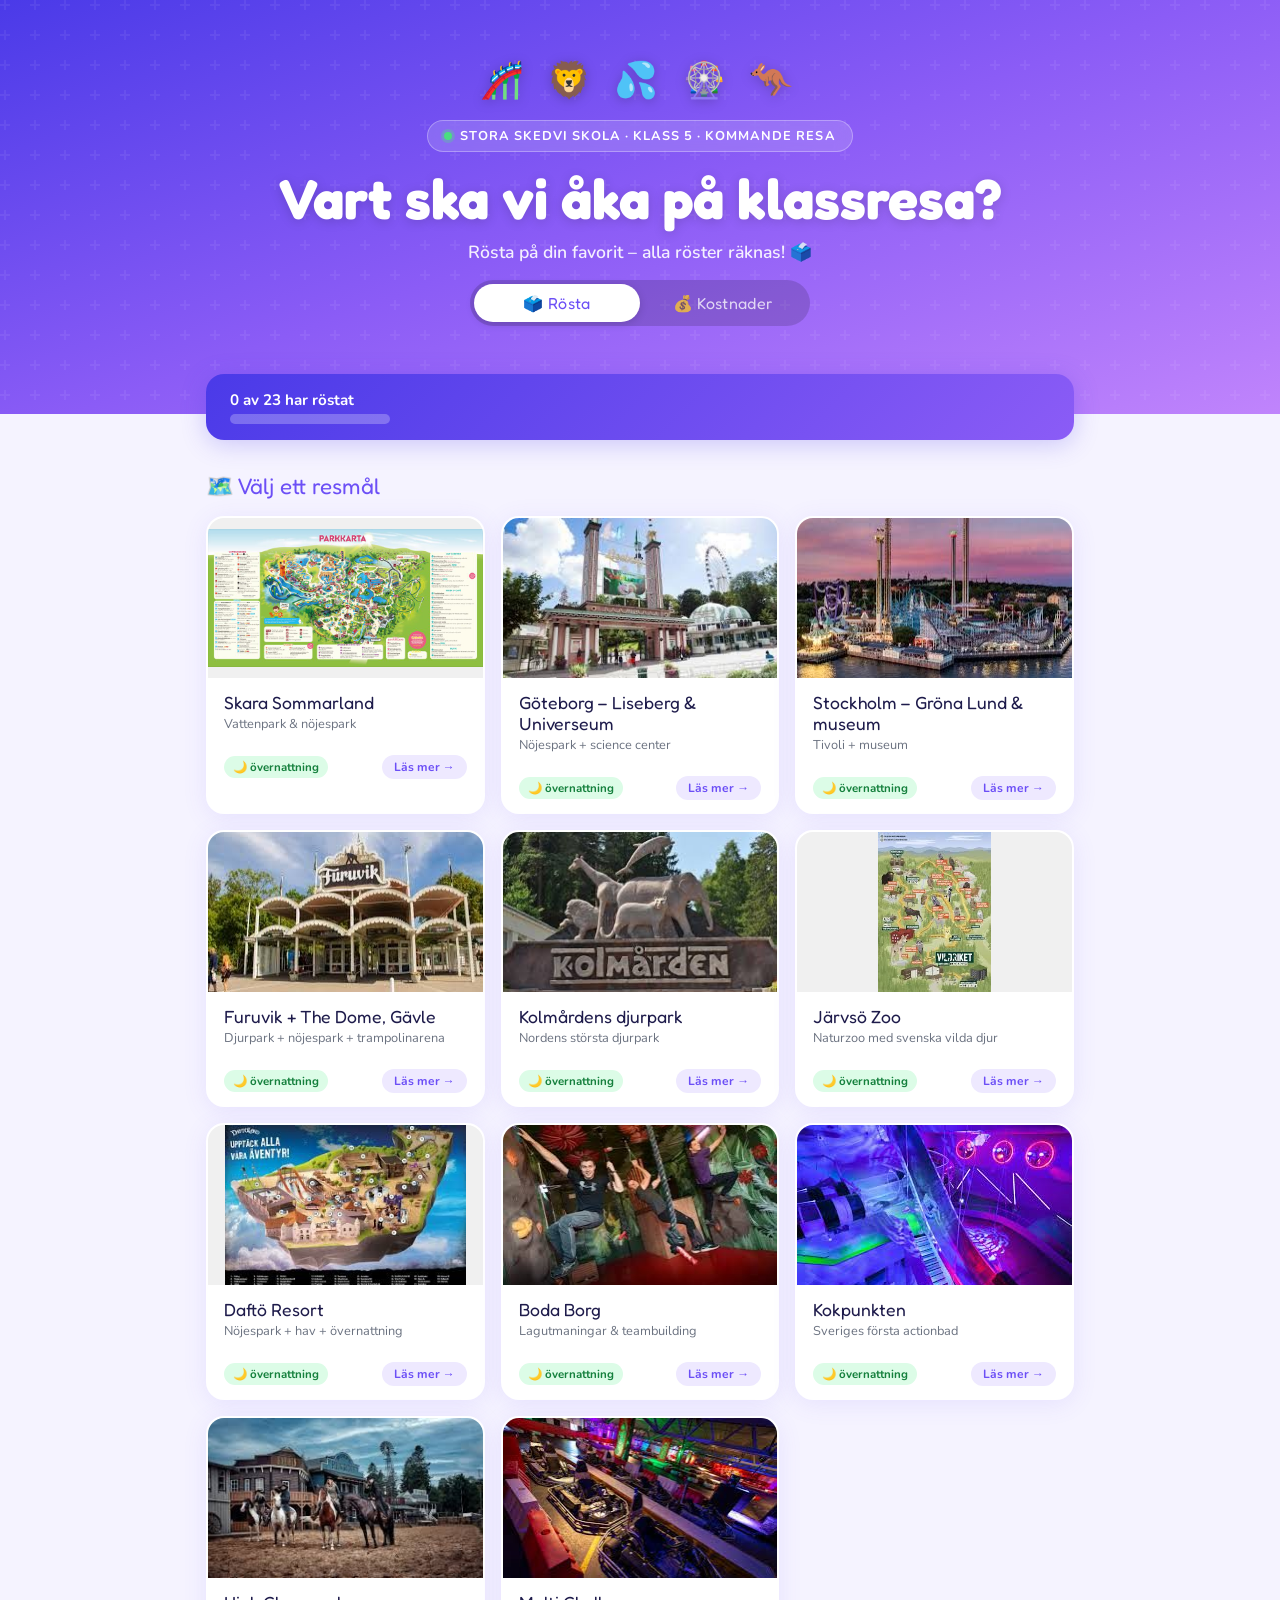
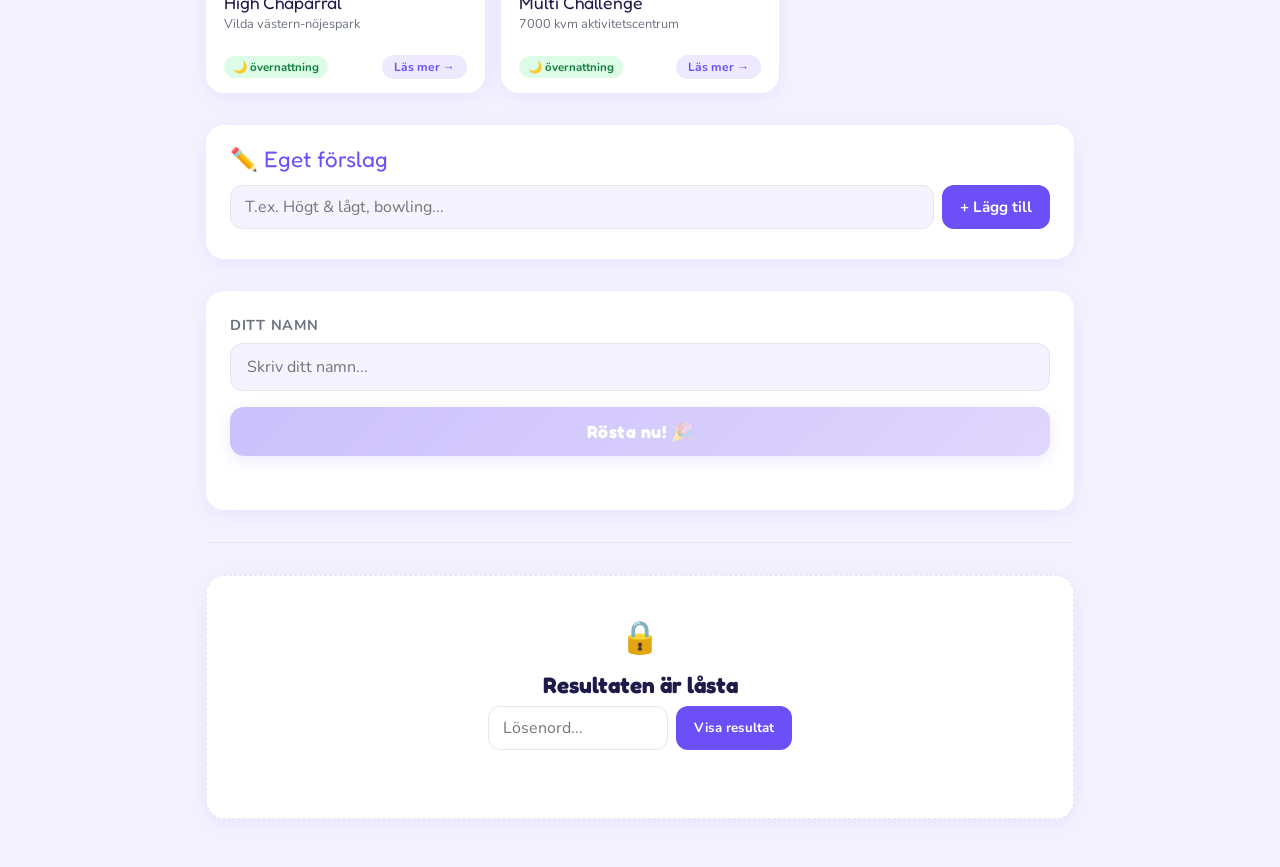
==== index.html @ 12bfb0be "Rename klassresa (4).html to index.html" ====
<!DOCTYPE html>
<html lang="sv">
<head>
<meta charset="UTF-8">
<meta name="viewport" content="width=device-width, initial-scale=1.0">
<title>Klassresa 6an – Rösta!</title>
<link href="https://fonts.googleapis.com/css2?family=Fredoka+One&family=Nunito:wght@400;600;700&display=swap" rel="stylesheet">
<style>
  :root {
    --purple: #6C4FF6;
    --purple-light: #EEE9FF;
    --green: #22C55E;
    --green-light: #DCFCE7;
    --bg: #F5F3FF;
    --card: #FFFFFF;
    --text: #1E1B4B;
    --muted: #6B7280;
    --border: #E5E7EB;
    --radius: 18px;
    --shadow: 0 4px 24px rgba(108,79,246,0.10);
  }
  * { box-sizing: border-box; margin: 0; padding: 0; }
  body { font-family: "Nunito", sans-serif; background: var(--bg); color: var(--text); min-height: 100vh; }

  .hero {
    background: linear-gradient(160deg, #4A3AE8 0%, #8B5CF6 50%, #C084FC 100%);
    padding: 3.5rem 1rem 5.5rem; text-align: center; position: relative; overflow: hidden;
  }
  .hero::before {
    content:""; position:absolute; inset:0;
    background:url("data:image/svg+xml,%3Csvg width='60' height='60' viewBox='0 0 60 60' xmlns='http://www.w3.org/2000/svg'%3E%3Cg fill='%23ffffff' fill-opacity='0.06'%3E%3Cpath d='M36 34v-4h-2v4h-4v2h4v4h2v-4h4v-2h-4zm0-30V0h-2v4h-4v2h4v4h2V6h4V4h-4zM6 34v-4H4v4H0v2h4v4h2v-4h4v-2H6zM6 4V0H4v4H0v2h4v4h2V6h4V4H6z'/%3E%3C/g%3E%3C/svg%3E");
  }
  .hero h1 { font-family:"Fredoka One",cursive; font-size:clamp(2rem,6vw,3.5rem); color:#fff; text-shadow:0 2px 12px rgba(0,0,0,.15); margin-bottom:.5rem; position:relative; }
  .hero p { color:rgba(255,255,255,.9); font-size:1.1rem; font-weight:600; position:relative; }
  .hero-emojis { font-size:2.2rem; margin-bottom:1rem; position:relative; letter-spacing:.2em; filter:drop-shadow(0 2px 6px rgba(0,0,0,.2)); }

  .main { max-width:900px; margin:-2.5rem auto 0; padding:0 1rem 3rem; position:relative; }

  .vote-banner {
    background:linear-gradient(135deg,#4A3AE8,#8B5CF6); border-radius:var(--radius); box-shadow:0 4px 24px rgba(74,58,232,.25);
    padding:1rem 1.5rem; display:flex; align-items:center; justify-content:space-between;
    margin-bottom:2rem; flex-wrap:wrap; gap:.5rem;
  }
  .progress-outer { width:160px; height:10px; background:rgba(255,255,255,.25); border-radius:99px; overflow:hidden; }
  .progress-inner { height:100%; background:#fff; border-radius:99px; transition:width .5s ease; }
  .vote-count-text { font-weight:700; color:#fff; font-size:.95rem; margin-bottom:4px; }

  .section-label { font-family:"Fredoka One",cursive; font-size:1.4rem; color:var(--purple); margin-bottom:1rem; display:flex; align-items:center; gap:8px; }

  .dest-grid { display:grid; grid-template-columns:repeat(auto-fill,minmax(240px,1fr)); gap:1rem; margin-bottom:2rem; }
  .dest-card {
    background:var(--card); border-radius:var(--radius); box-shadow:var(--shadow);
    overflow:hidden; cursor:pointer; border:2.5px solid transparent;
    transition:transform .15s,border-color .15s,box-shadow .15s; position:relative;
  }
  .dest-card:hover { transform:translateY(-3px); box-shadow:0 8px 32px rgba(108,79,246,.18); }
  .dest-card.selected { border-color:var(--purple); box-shadow:0 0 0 4px rgba(108,79,246,.15); }
  .dest-card .card-img { width:100%; height:160px; object-fit:cover; display:block; background:#ddd; }
  .dest-card .card-img.map-img { object-fit:contain; background:#f0f0f0; }
  .dest-card-body { padding:.85rem 1rem; }
  .dest-card-name { font-family:"Fredoka One",cursive; font-size:1.1rem; color:var(--text); margin-bottom:3px; }
  .dest-card-sub { font-size:.8rem; color:var(--muted); line-height:1.4; }
  .dest-card-footer { display:flex; align-items:center; justify-content:space-between; padding:.5rem 1rem .75rem; }
  .night-badge { background:var(--green-light); color:#15803D; font-size:.72rem; font-weight:700; padding:3px 9px; border-radius:99px; }
  .info-btn { background:var(--purple-light); color:var(--purple); border:none; border-radius:99px; padding:4px 12px; font-size:.75rem; font-weight:700; cursor:pointer; font-family:"Nunito",sans-serif; transition:background .15s; }
  .info-btn:hover { background:#DDD6FE; }
  .selected-check { position:absolute; top:10px; right:10px; background:var(--purple); color:#fff; width:28px; height:28px; border-radius:50%; display:none; align-items:center; justify-content:center; font-size:14px; box-shadow:0 2px 8px rgba(108,79,246,.4); }
  .dest-card.selected .selected-check { display:flex; }

  .custom-box { background:var(--card); border-radius:var(--radius); box-shadow:var(--shadow); padding:1.25rem 1.5rem; margin-bottom:2rem; }
  .custom-row { display:flex; gap:8px; margin-bottom:10px; }
  .custom-row input { flex:1; padding:10px 14px; border:1.5px solid var(--border); border-radius:12px; font-size:1rem; font-family:"Nunito",sans-serif; color:var(--text); background:var(--bg); transition:border-color .15s; }
  .custom-row input:focus { outline:none; border-color:var(--purple); }
  .add-btn { padding:10px 18px; background:var(--purple); color:#fff; border:none; border-radius:12px; font-weight:700; font-size:.95rem; cursor:pointer; font-family:"Nunito",sans-serif; transition:background .15s; }
  .add-btn:hover { background:#5B3FD9; }
  .tags { display:flex; flex-wrap:wrap; gap:6px; }
  .tag { background:var(--purple-light); color:var(--purple); border-radius:99px; padding:5px 12px; font-size:.82rem; font-weight:700; cursor:pointer; display:flex; align-items:center; gap:6px; border:2px solid transparent; }
  .tag.selected { background:var(--purple); color:#fff; }

  .submit-box { background:var(--card); border-radius:var(--radius); box-shadow:var(--shadow); padding:1.5rem; margin-bottom:2rem; }
  .submit-box label { font-weight:700; font-size:.9rem; color:var(--muted); text-transform:uppercase; letter-spacing:.05em; display:block; margin-bottom:8px; }
  .name-input { width:100%; padding:12px 16px; border:1.5px solid var(--border); border-radius:12px; font-size:1rem; font-family:"Nunito",sans-serif; color:var(--text); background:var(--bg); margin-bottom:1rem; transition:border-color .15s; }
  .name-input:focus { outline:none; border-color:var(--purple); }
  .vote-btn { width:100%; padding:14px; background:linear-gradient(135deg,var(--purple),#A78BFA); color:#fff; border:none; border-radius:14px; font-size:1.1rem; font-weight:700; font-family:"Fredoka One",cursive; cursor:pointer; letter-spacing:.03em; transition:opacity .15s,transform .1s; box-shadow:0 4px 16px rgba(108,79,246,.35); }
  .vote-btn:hover { opacity:.92; transform:translateY(-1px); }
  .vote-btn:disabled { opacity:.35; cursor:not-allowed; transform:none; }
  .status-msg { text-align:center; font-size:.9rem; color:var(--muted); margin-top:10px; min-height:20px; font-weight:600; }

  .voted-screen { display:none; background:linear-gradient(135deg,#F0FDF4,#DCFCE7); border:2px solid #86EFAC; border-radius:var(--radius); box-shadow:var(--shadow); padding:2.5rem 1.5rem; text-align:center; margin-bottom:2rem; }
  .voted-screen h2 { font-family:"Fredoka One",cursive; font-size:2rem; color:var(--purple); margin-bottom:.5rem; }
  .voted-screen p { color:var(--muted); font-size:1rem; }

  /* RESULTS - hidden until admin unlocks */
  .results-locked { background:var(--card); border-radius:var(--radius); box-shadow:var(--shadow); padding:2.5rem 2rem; text-align:center; border:1.5px dashed var(--border); }
  .results-locked h3 { font-family:"Fredoka One",cursive; font-size:1.4rem; color:var(--text); margin-bottom:.5rem; }
  .results-locked p { color:var(--muted); font-size:.9rem; margin-bottom:1.25rem; }
  .admin-row { display:flex; gap:8px; justify-content:center; }
  .admin-input { padding:10px 14px; border:1.5px solid var(--border); border-radius:12px; font-size:1rem; font-family:"Nunito",sans-serif; width:180px; }
  .admin-input:focus { outline:none; border-color:var(--purple); }
  .admin-btn { padding:10px 18px; background:var(--purple); color:#fff; border:none; border-radius:12px; font-weight:700; cursor:pointer; font-family:"Nunito",sans-serif; }
  .admin-err { color:#EF4444; font-size:.85rem; margin-top:8px; min-height:20px; }

  .results-box { background:var(--card); border-radius:var(--radius); box-shadow:var(--shadow); padding:1.5rem; display:none; }
  .results-header { display:flex; justify-content:space-between; align-items:center; margin-bottom:1.25rem; flex-wrap:wrap; gap:8px; }
  .refresh-btn { background:rgba(255,255,255,.2); color:#fff; border:1px solid rgba(255,255,255,.3); border-radius:99px; padding:6px 14px; font-size:.82rem; font-weight:700; cursor:pointer; font-family:"Nunito",sans-serif; transition:background .15s; }
  .refresh-btn:hover { background:rgba(255,255,255,.3); }
  .result-row { margin-bottom:14px; }
  .result-meta { display:flex; justify-content:space-between; margin-bottom:5px; }
  .result-name { font-weight:700; font-size:.95rem; }
  .result-pct { font-size:.85rem; color:var(--muted); font-weight:600; }
  .bar-bg { height:10px; background:var(--bg); border-radius:99px; overflow:hidden; }
  .bar-fill { height:100%; background:linear-gradient(90deg,var(--purple),#A78BFA); border-radius:99px; transition:width .6s cubic-bezier(.4,0,.2,1); }
  .empty-state { text-align:center; padding:2rem; color:var(--muted); font-size:.95rem; }

  /* MODAL */
  .modal-overlay { position:fixed; inset:0; background:rgba(30,27,75,.55); backdrop-filter:blur(4px); z-index:100; display:none; align-items:center; justify-content:center; padding:1rem; }
  .modal-overlay.open { display:flex; }
  .modal { background:#fff; border-radius:24px; max-width:500px; width:100%; max-height:90vh; overflow-y:auto; box-shadow:0 20px 60px rgba(0,0,0,.2); animation:popIn .2s cubic-bezier(.34,1.56,.64,1); }
  @keyframes popIn { from{transform:scale(.88);opacity:0} to{transform:scale(1);opacity:1} }
  .modal-media { width:100%; border-radius:24px 24px 0 0; overflow:hidden; }
  .modal-media img { width:100%; height:220px; object-fit:cover; display:block; }
  .modal-media img.map-modal { object-fit:contain; background:#f0f0f0; height:200px; }
  .modal-media iframe { width:100%; height:220px; border:none; display:block; }
  .modal-body { padding:1.5rem; }
  .modal-title { font-family:"Fredoka One",cursive; font-size:1.6rem; color:var(--text); margin-bottom:4px; }
  .modal-location { font-size:.85rem; color:var(--muted); margin-bottom:1rem; font-weight:600; }
  .modal-desc { font-size:.95rem; line-height:1.7; color:#374151; margin-bottom:1.25rem; }
  .modal-tags { display:flex; flex-wrap:wrap; gap:6px; margin-bottom:1.5rem; }
  .modal-tag { background:var(--purple-light); color:var(--purple); border-radius:99px; padding:4px 12px; font-size:.78rem; font-weight:700; }
  .modal-links { display:flex; flex-wrap:wrap; gap:8px; margin-bottom:1.5rem; }
  .modal-link { background:#F3F4F6; color:var(--text); border-radius:99px; padding:5px 14px; font-size:.8rem; font-weight:700; text-decoration:none; display:inline-flex; align-items:center; gap:4px; }
  .modal-link:hover { background:#E5E7EB; }
  .modal-close { width:100%; padding:12px; background:var(--purple); color:#fff; border:none; border-radius:12px; font-size:1rem; font-weight:700; font-family:"Nunito",sans-serif; cursor:pointer; }
  .modal-close:hover { background:#5B3FD9; }

  @keyframes float { 0%,100%{transform:translateY(0)} 50%{transform:translateY(-6px)} }
  hr { border:none; border-top:1.5px solid var(--border); margin:2rem 0; }
  @media(max-width:480px){ .dest-grid{grid-template-columns:1fr 1fr} .dest-card .card-img{height:110px} }

  /* TABS */
  .tab-nav {
    display:flex; gap:0; background:rgba(0,0,0,.15); border-radius:99px;
    padding:4px; margin: 1rem auto 0; max-width:340px; position:relative; z-index:1;
  }
  .tab-btn {
    flex:1; padding:9px 20px; border:none; border-radius:99px; font-family:"Fredoka One",cursive;
    font-size:1rem; cursor:pointer; transition:background .2s,color .2s;
    background:transparent; color:rgba(255,255,255,.75); letter-spacing:.02em;
  }
  .tab-btn.active { background:#fff; color:var(--purple); box-shadow:0 2px 8px rgba(0,0,0,.15); }

  .tab-pane { display:none; }
  .tab-pane.active { display:block; }

  /* COST CALCULATOR */
  .cost-page { max-width:900px; margin:0 auto; padding:0 1rem 3rem; }
  .cost-hero-note {
    background:var(--card); border-radius:var(--radius); box-shadow:var(--shadow);
    padding:1.25rem 1.5rem; margin-bottom:1.5rem;
    display:flex; flex-wrap:wrap; gap:1rem; align-items:center;
  }
  .cost-hero-note h3 { font-family:"Fredoka One",cursive; font-size:1.1rem; color:var(--purple); margin-bottom:.25rem; }
  .fixed-costs { display:flex; flex-wrap:wrap; gap:8px; }
  .fixed-pill {
    background:var(--purple-light); color:var(--purple);
    border-radius:99px; padding:5px 14px; font-size:.82rem; font-weight:700;
    display:flex; align-items:center; gap:5px;
  }

  .dest-cost-grid { display:grid; grid-template-columns:repeat(auto-fill,minmax(260px,1fr)); gap:1rem; margin-bottom:2rem; }
  .dest-cost-card {
    background:var(--card); border-radius:var(--radius); box-shadow:var(--shadow); overflow:hidden;
    transition:transform .15s;
  }
  .dest-cost-card:hover { transform:translateY(-2px); }
  .dest-cost-header {
    background:linear-gradient(135deg,#4A3AE8,#8B5CF6);
    padding:.75rem 1rem; display:flex; align-items:center; gap:8px;
  }
  .dest-cost-header span { font-family:"Fredoka One",cursive; font-size:1rem; color:#fff; }
  .dest-cost-header .dest-emoji { font-size:1.4rem; }
  .dest-cost-body { padding:1rem; }
  .cost-row { display:flex; justify-content:space-between; align-items:center; margin-bottom:8px; }
  .cost-label { font-size:.82rem; color:var(--muted); font-weight:600; }
  .cost-input-wrap { display:flex; align-items:center; gap:4px; }
  .cost-input {
    width:90px; padding:5px 8px; border:1.5px solid var(--border); border-radius:8px;
    font-size:.88rem; font-family:"Nunito",sans-serif; color:var(--text);
    text-align:right; background:var(--bg);
  }
  .cost-input:focus { outline:none; border-color:var(--purple); }
  .cost-unit { font-size:.75rem; color:var(--muted); white-space:nowrap; }
  .cost-divider { border:none; border-top:1px solid var(--border); margin:.75rem 0; }
  .cost-total-row { display:flex; justify-content:space-between; align-items:center; }
  .cost-total-label { font-family:"Fredoka One",cursive; font-size:1rem; color:var(--text); }
  .cost-total-val { font-family:"Fredoka One",cursive; font-size:1.3rem; color:var(--purple); }
  .cost-per-child { font-size:.75rem; color:var(--muted); text-align:right; }

  .num-children-box {
    background:var(--card); border-radius:var(--radius); box-shadow:var(--shadow);
    padding:1rem 1.5rem; margin-bottom:1.5rem; display:flex; align-items:center; gap:1rem; flex-wrap:wrap;
  }
  .num-children-box label { font-weight:700; color:var(--muted); font-size:.9rem; text-transform:uppercase; letter-spacing:.05em; }
  .num-input { width:80px; padding:8px 12px; border:1.5px solid var(--border); border-radius:10px; font-size:1rem; font-family:"Nunito",sans-serif; text-align:center; color:var(--text); background:var(--bg); }
  .num-input:focus { outline:none; border-color:var(--purple); }

  .cost-note { font-size:.75rem; color:var(--muted); text-align:center; margin-top:.5rem; }


  /* FUND TRACKER */
  .fund-box {
    background:var(--card); border-radius:var(--radius); box-shadow:var(--shadow);
    padding:1.5rem; margin-bottom:1.5rem;
  }
  .fund-title { font-family:"Fredoka One",cursive; font-size:1.3rem; color:var(--purple); margin-bottom:1rem; }
  .fund-amount-row { display:flex; align-items:center; gap:1rem; flex-wrap:wrap; margin-bottom:1rem; }
  .fund-amount-display {
    font-family:"Fredoka One",cursive; font-size:2.2rem; color:var(--purple);
    min-width:140px;
  }
  .fund-slider-wrap { flex:1; min-width:200px; }
  .fund-slider {
    width:100%; -webkit-appearance:none; appearance:none;
    height:8px; border-radius:99px;
    background:linear-gradient(90deg, var(--purple) var(--pct,0%), var(--border) var(--pct,0%));
    outline:none; cursor:pointer;
  }
  .fund-slider::-webkit-slider-thumb {
    -webkit-appearance:none; appearance:none;
    width:24px; height:24px; border-radius:50%;
    background:var(--purple); cursor:pointer;
    box-shadow:0 2px 8px rgba(108,79,246,.4);
    border:3px solid #fff;
  }
  .fund-slider::-moz-range-thumb {
    width:22px; height:22px; border-radius:50%;
    background:var(--purple); cursor:pointer;
    box-shadow:0 2px 8px rgba(108,79,246,.4);
    border:3px solid #fff;
  }
  .fund-manual-input {
    width:130px; padding:8px 12px; border:1.5px solid var(--border);
    border-radius:10px; font-size:1rem; font-family:"Nunito",sans-serif;
    color:var(--text); background:var(--bg); font-weight:700;
    text-align:right;
  }
  .fund-manual-input:focus { outline:none; border-color:var(--purple); }
  .fund-slider-labels { display:flex; justify-content:space-between; font-size:.72rem; color:var(--muted); margin-top:3px; }

  .dest-fund-bar { margin-top:.6rem; }
  .dest-fund-track { height:12px; background:var(--bg); border-radius:99px; overflow:hidden; position:relative; margin-bottom:3px; }
  .dest-fund-fill { height:100%; border-radius:99px; transition:width .5s cubic-bezier(.4,0,.2,1); }
  .dest-fund-fill.funded    { background:linear-gradient(90deg,#22C55E,#4ADE80); }
  .dest-fund-fill.almost    { background:linear-gradient(90deg,#F97316,#FCD34D); }
  .dest-fund-fill.far       { background:linear-gradient(90deg,#EF4444,#F87171); }
  .dest-fund-label { display:flex; justify-content:space-between; font-size:.72rem; font-weight:700; }
  .dest-fund-label .need    { color:#EF4444; }
  .dest-fund-label .covered { color:#15803D; }


  /* ADMIN LOCK */
  .cost-locked-overlay {
    position:relative;
  }
  .cost-locked-overlay::after {
    content:"";
    position:absolute; inset:0;
    border-radius:var(--radius);
    pointer-events:none;
  }
  .cost-page.locked .cost-input,
  .cost-page.locked .fund-manual-input,
  .cost-page.locked .fund-slider,
  .cost-page.locked .num-input {
    pointer-events:none;
    opacity:0.6;
    background: #F3F4F6;
  }
  .cost-page.locked .add-btn,
  .cost-page.locked .admin-edit-btn { display:none; }

  .admin-bar {
    background:var(--card); border-radius:var(--radius); box-shadow:var(--shadow);
    padding:1rem 1.5rem; margin-bottom:1.5rem;
    display:flex; align-items:center; justify-content:space-between; flex-wrap:wrap; gap:.75rem;
  }
  .admin-bar-left { display:flex; align-items:center; gap:10px; }
  .lock-status { font-size:.9rem; font-weight:700; }
  .lock-status.locked { color:#EF4444; }
  .lock-status.unlocked { color:#15803D; }
  .admin-pw-row { display:flex; gap:6px; }
  .admin-pw-input { padding:7px 12px; border:1.5px solid var(--border); border-radius:10px; font-size:.9rem; font-family:"Nunito",sans-serif; width:150px; }
  .admin-pw-input:focus { outline:none; border-color:var(--purple); }
  .admin-unlock-btn { padding:7px 14px; background:var(--purple); color:#fff; border:none; border-radius:10px; font-weight:700; font-size:.85rem; cursor:pointer; font-family:"Nunito",sans-serif; }
  .admin-unlock-btn:hover { background:#5B3FD9; }
  .admin-lock-btn { padding:7px 14px; background:#EF4444; color:#fff; border:none; border-radius:10px; font-weight:700; font-size:.85rem; cursor:pointer; font-family:"Nunito",sans-serif; }
  .admin-err-msg { font-size:.8rem; color:#EF4444; font-weight:600; min-height:18px; }

</style>
</head>
<body>

<div class="hero">
  <div class="hero-emojis" style="animation:float 3s ease-in-out infinite">🎢 🦁 💦 🎡 🦘</div>
  <div style="display:inline-flex;align-items:center;gap:8px;background:rgba(255,255,255,.15);backdrop-filter:blur(8px);border:1px solid rgba(255,255,255,.3);border-radius:99px;padding:6px 16px;margin-bottom:.75rem;position:relative">
    <span style="width:8px;height:8px;background:#4ADE80;border-radius:50%;display:inline-block;box-shadow:0 0 0 3px rgba(74,222,128,.3)"></span>
    <span style="font-size:.8rem;font-weight:700;letter-spacing:.08em;text-transform:uppercase;color:#fff">Stora Skedvi Skola · Klass 5 · Kommande resa</span>
  </div><br>
  <h1>Vart ska vi åka på klassresa?</h1>
  <p>Rösta på din favorit – alla röster räknas! 🗳️</p>
  <div class="tab-nav">
    <button class="tab-btn active" onclick="switchTab('vote')">🗳️ Rösta</button>
    <button class="tab-btn" onclick="switchTab('cost')">💰 Kostnader</button>
  </div>
</div>

<div class="tab-pane active" id="tab-vote">
<div class="main">

  <div class="vote-banner">
    <div>
      <div class="vote-count-text" id="vote-count-text">0 av 23 har röstat</div>
      <div class="progress-outer"><div class="progress-inner" id="progress-bar" style="width:0%"></div></div>
    </div>
  </div>

  <div id="vote-section">
    <div class="section-label">🗺️ Välj ett resmål</div>
    <div class="dest-grid" id="dest-grid"></div>

    <div class="custom-box">
      <div class="section-label" style="margin-bottom:.75rem">✏️ Eget förslag</div>
      <div class="custom-row">
        <input type="text" id="custom-input" placeholder="T.ex. Högt & lågt, bowling..." maxlength="50" onkeydown="if(event.key==='Enter')addCustom()" />
        <button class="add-btn" onclick="addCustom()">+ Lägg till</button>
      </div>
      <div class="tags" id="custom-tags"></div>
    </div>

    <div class="submit-box">
      <label>Ditt namn</label>
      <input class="name-input" type="text" id="name-input" placeholder="Skriv ditt namn..." maxlength="30" />
      <button class="vote-btn" id="vote-btn" onclick="submitVote()" disabled>Rösta nu! 🎉</button>
      <div class="status-msg" id="status-msg"></div>
    </div>
  </div>

  <div class="voted-screen" id="voted-screen">
    <div style="font-size:3rem;margin-bottom:1rem">🎉</div>
    <h2>Tack för din röst!</h2>
    <p id="voted-msg">Din röst är registrerad.</p>
    
  </div>

  <hr>

  <!-- RESULTS: locked by default -->
  <div class="results-locked" id="results-locked">
    <div style="font-size:2rem;margin-bottom:.75rem">🔒</div>
    <h3>Resultaten är låsta</h3>
    
    <div class="admin-row">
      <input class="admin-input" type="password" id="admin-pw" placeholder="Lösenord..." onkeydown="if(event.key==='Enter')unlockResults()" />
      <button class="admin-btn" onclick="unlockResults()">Visa resultat</button>
    </div>
    <div class="admin-err" id="admin-err"></div>
  </div>

  <div class="results-box" id="results-box">
    <div class="results-header">
      <div class="section-label" style="margin-bottom:0">📊 Röstresultat</div>
      <div style="display:flex;align-items:center;gap:8px">
        <span id="results-count" style="font-size:.85rem;color:var(--muted);font-weight:600"></span>
        <button style="background:var(--purple-light);color:var(--purple);border:none;border-radius:99px;padding:6px 14px;font-size:.82rem;font-weight:700;cursor:pointer;font-family:'Nunito',sans-serif" onclick="renderResults()">↻ Uppdatera</button>
        <button style="background:#FEF2F2;color:#DC2626;border:none;border-radius:99px;padding:6px 14px;font-size:.82rem;font-weight:700;cursor:pointer;font-family:'Nunito',sans-serif" onclick="lockResults()">🔒 Lås</button>
      </div>
    </div>
    <div id="results-list"><div class="empty-state">Inga röster ännu.</div></div>
  </div>

</div>

<!-- MODAL -->
<div class="modal-overlay" id="modal-overlay" onclick="closeModal(event)">
  <div class="modal" id="modal">
    <div class="modal-media" id="modal-media"></div>
    <div class="modal-body">
      <div class="modal-title" id="modal-title"></div>
      <div class="modal-location" id="modal-location"></div>
      <div class="modal-desc" id="modal-desc"></div>
      <div class="modal-tags" id="modal-tags"></div>
      <div class="modal-links" id="modal-links"></div>
      <div id="modal-packages" style="margin-bottom:1rem;display:none"></div>
      <button class="modal-close" onclick="document.getElementById('modal-overlay').classList.remove('open')">Stäng ✕</button>
    </div>
  </div>
</div>

<script>
const IMGS = {"skara": "[data-uri]", "liseberg": "[data-uri]", "gronalund": "[data-uri]", "furuvik": "[data-uri]", "kolmarden": "[data-uri]", "jarvso": "[data-uri]", "dafto": "[data-uri]", "bodaborg": "[data-uri]", "highchaparral": "[data-uri]", "multichallenge": "[data-uri]", "kokpunkten": "[data-uri]"};

const DESTINATIONS = [
  {
    id:"skara",
    name:"Skara Sommarland",
    location:"Skara",
    sub:"Vattenpark & nöjespark",
    imgKey:"skara",
    isMap:true,
    tags:["Vattenrutschkanor","Nöjespark","Övernattning"],
    desc:"Skandinaviens största vattenpark med över 4 miljoner liter vatten! Plaska i lagunen, kasta er ut i Waka Waka eller falla fritt i en 21 meter lång vattenrutschkana. Tivolit bjuder på fartfyllda attraktioner som Snake. En hel dag av skratt och äventyr för hela klassen!",
    url:"https://www.skarasommarland.se"
  },
  {
    id:"liseberg",
    name:"Göteborg – Liseberg & Universeum",
    location:"Göteborg",
    sub:"Nöjespark + science center",
    imgKey:"liseberg",
    isMap:false,
    tags:["Åkattraktioner","Vetenskap","Övernattning"],
    desc:"Liseberg är Skandinaviens största nöjespark – upplev G-krafter upp till 100 km/h! Kombinera med Universeum, ett interaktivt science center med regnskog, hajar och rymden under samma tak. Två kompletta upplevelser på en dag i Göteborg.",
    url:"https://www.liseberg.se"
  },
  {
    id:"gronalund",
    name:"Stockholm – Gröna Lund & museum",
    location:"Stockholm",
    sub:"Tivoli + museum",
    imgKey:"gronalund",
    isMap:false,
    tags:["Tivoli","Museum","Övernattning"],
    desc:"Gröna Lund på Djurgården är ett klassiskt tivoli med åkattraktioner och spökhus. Kombinera med Vasamuseet – det 400 år gamla välbevarade krigsskeppet som sjönk 1628 och nu är en av världens mest besökta museer. Perfekt kombination av adrenlin och historia!",
    url:"https://www.gronalund.com"
  },
  {
    id:"furuvik",
    name:"Furuvik + The Dome, Gävle",
    location:"Gävle",
    sub:"Djurpark + nöjespark + trampolinarena",
    imgKey:"furuvik",
    isMap:false,
    tags:["Djurpark","Trampoliner","Övernattning"],
    desc:"Furuvik kombinerar djurpark med nöjespark – möt orangutanger, schimpanser och massor av djur på nära håll. Komplettera dagen med The Dome i Gävle – en gränslös trampolinarena med klätterväggar, stora hopp och aktiviteter för alla nivåer. Två otroliga upplevelser på samma ort!",
    url:"https://www.furuvik.se"
  },
  {
    id:"kolmarden",
    name:"Kolmårdens djurpark",
    location:"Norrköping",
    sub:"Nordens största djurpark",
    imgKey:"kolmarden",
    isMap:false,
    tags:["Djur","Linbana","Övernattning"],
    desc:"Kolmårdens djurpark är Nordens absolut största med fler än 60 djurarter från hela världen. Se tigrar, lejon, isbjörnar och delfiner på nära håll. Parken erbjuder åkattraktioner, magiska djurshower och Bamses Värld. En hel dag av fantastiska djurupplevelser!",
    url:"https://www.kolmarden.com"
  },
  {
    id:"jarvso",
    name:"Järvsö Zoo",
    location:"Järvsö, Hälsingland",
    sub:"Naturzoo med svenska vilda djur",
    imgKey:"jarvso",
    isMap:true,
    tags:["Varg","Björn","Övernattning"],
    desc:"Järvsö Djurpark är ett unikt naturzoo i Hälsingland där ni kan se svenska vilda djur som varg, björn, lo, älg och järv i stora naturliga hägn. En mer äkta och annorlunda upplevelse jämfört med vanliga nöjesparker – ni kommer nära naturen och lär er om djurlivet i Sverige.",
    url:"https://www.jarvsodjurpark.se"
  },
  {
    id:"dafto",
    name:"Daftö Resort",
    location:"Strömstad",
    sub:"Nöjespark + hav + övernattning",
    imgKey:"dafto",
    isMap:true,
    tags:["Strand","Daftöland","Övernattning"],
    desc:"Daftö är ett av Sveriges populäraste resmål för klassresor med bekvämt boende, restauranger och massor av aktiviteter – pool (juni-sep), stränder, nöjesparken Daftöland och den klassiska Daftökampen. Dessutom erbjuds båtturer till Koster för marinbiologi. Perfekt helpaket!",
    url:"https://www.dafto.se"
  },
  {
    id:"bodaborg",
    name:"Boda Borg",
    location:"Flera orter i Sverige",
    sub:"Lagutmaningar & teambuilding",
    imgKey:"bodaborg",
    isMap:false,
    tags:["Questar","Lagarbete","Övernattning"],
    desc:"Boda Borg är en unik upplevelse där klassen tar sig igenom Questar – rum fyllda av gåtor, fysiska utmaningar och logikproblem ni löser tillsammans. Ni tävlar i lag och lär er samarbeta på riktigt. Finns på sju platser i Sverige. En perfekt klassresa som bygger sammanhållning!",
    videos:["https://www.youtube.com/embed/n1YTKLxdmAY","https://www.youtube.com/embed/PjWY2arGles?start=76"],
    url:"https://www.bodaborg.se"
  },
  {
    id:"kokpunkten",
    name:"Kokpunkten",
    location:"Västerås",
    sub:"Sveriges första actionbad",
    imgKey:"kokpunkten",
    isMap:false,
    tags:["Vattenrutschkanor","VR","Övernattning"],
    desc:"Sveriges första actionbad med åtta våningar av pulshöjande attraktioner! Dyk med VR-glasögon, forsa i totalt mörker, kastas runt i turbinen eller åk genom 140 meter lång rutschkana. Kokpunkten i Västerås slår alla förväntningar – en häftig upplevelse för hela klassen!",
    url:"https://www.kokpunkten.se"
  },
  {
    id:"highchaparral",
    name:"High Chaparral",
    location:"Gnosjö",
    sub:"Vilda västern-nöjespark",
    imgKey:"highchaparral",
    isMap:false,
    tags:["Vilda västern","Shower","Övernattning"],
    desc:"Res tillbaka i tiden till vilda västern! En nöjespark med cowboytema och massor av attraktioner. Möt legenden Zorro, Billy the Kid och Cowboys som huserar i parken. En totalt unik upplevelse som är helt annorlunda mot alla andra nöjesparker!",
    videos:["https://www.youtube.com/embed/19jThKzmufA"],
    url:"https://www.highchaparral.se"
  },
  {
    id:"multichallenge",
    name:"Multi Challenge",
    location:"Östersund",
    sub:"7000 kvm aktivitetscentrum",
    imgKey:"multichallenge",
    isMap:false,
    tags:["GoKart","Laser","Bowling","UV-minigolf","Övernattning"],
    desc:"Multi Challenge är ett av Sveriges absolut största aktivitetscentrum på hela 7000 kvadratmeter! GoKart, laserhall, bowling, UV-minigolf och mycket mer. De erbjuder kompletta klassrespaket som inkluderar aktiviteter, mat och boende – otroligt bra deals!",
    packages:[
      {
        name:"2-dagarspaket Guld – 1 814 kr/barn",
        price:1814,
        highlights:["Dag 1: Boda Borg heldag","Laserhall 2×20 min","GoKart 8 min/race","T-shirt till alla","Lunch, middag & boende","Dag 2: Frukost","Boda Borg 2 timmar","Lunch","UV-minigolf"]
      },
      {
        name:"3-dagarspaket Diamant – 2 549 kr/barn",
        price:2549,
        highlights:["Dag 1: Boda Borg heldag","Laserhall 2×20 min","GoKart 8 min/race","T-shirt till alla","Lunch, middag & boende","Dag 2: Frukost","Boda Borg heldag","Lunch + Bowling 55 min","Middag & boende","Dag 3: Frukost","UV-minigolf","Valfria tilläggsaktiviteter","Lunch"]
      }
    ],
    url:"https://www.multichallenge.se"
  }
];

let selectedDest = null;
let customOptions = [];
let votes = {};
let voterNames = [];
const STORAGE_KEY = "klassresa_v2";
const SB_URL = "https://araoihlmcmtvvkaxnvmq.supabase.co";
const SB_KEY = "eyJhbGciOiJIUzI1NiIsInR5cCI6IkpXVCJ9.eyJpc3MiOiJzdXBhYmFzZSIsInJlZiI6ImFyYW9paGxtY210dnZrYXhudm1xIiwicm9sZSI6ImFub24iLCJpYXQiOjE3Nzc4NTY3NDIsImV4cCI6MjA5MzQzMjc0Mn0.jO48D_Ukzm2SeFRuJX20wluqIVO1DzZqCHTNbSefpCU";

async function sbFetch(path, options) {
  var res = await fetch(SB_URL + "/rest/v1/" + path, Object.assign({
    headers: {
      "apikey": SB_KEY,
      "Authorization": "Bearer " + SB_KEY,
      "Content-Type": "application/json",
      "Prefer": "return=representation"
    }
  }, options));
  if (!res.ok) {
    var err = await res.text();
    throw new Error(err);
  }
  return res.json().catch(function(){ return null; });
}
const ADMIN_PW = "klassresa2025";

function saveData(){ /* replaced by Supabase */ }

async function loadData(){
  try {
    var rows = await sbFetch("votes?select=name,destination", { method:"GET" });
    votes = {};
    voterNames = [];
    if (rows && rows.length) {
      rows.forEach(function(r){
        votes[r.destination] = (votes[r.destination]||0) + 1;
        voterNames.push(r.name);
      });
    }
  } catch(e) {
    // fallback to localStorage
    try{
      var s = localStorage.getItem(STORAGE_KEY);
      if(s){ var d=JSON.parse(s); votes=d.votes||{}; voterNames=d.voterNames||[]; }
    }catch(e2){}
  }
  updateBanner();
  renderResults();
}

function updateBanner(){
  const total = Object.values(votes).reduce((a,b)=>a+b,0);
  document.getElementById("vote-count-text").textContent = total+" av 23 har röstat";
  document.getElementById("progress-bar").style.width = Math.min(100,Math.round(total/23*100))+"%";
}

function renderDestinations(){
  const grid = document.getElementById("dest-grid");
  grid.innerHTML = DESTINATIONS.map(d=>{
    const imgSrc = d.imgKey && IMGS[d.imgKey] ? IMGS[d.imgKey] : null;
    const imgTag = imgSrc
      ? `<img class="card-img${d.isMap?" map-img":""}" src="${imgSrc}" alt="${d.name}" loading="lazy"/>`
      : `<div class="card-img" style="display:flex;align-items:center;justify-content:center;background:linear-gradient(135deg,#6C4FF6,#A78BFA);color:#fff;font-size:2.5rem">${getEmoji(d.id)}</div>`;
    return `<div class="dest-card${selectedDest===d.id?" selected":""}" id="card-${d.id}" onclick="selectDest('${d.id}')">
      <div class="selected-check">✓</div>
      ${imgTag}
      <div class="dest-card-body">
        <div class="dest-card-name">${d.name}</div>
        <div class="dest-card-sub">${d.sub}</div>
      </div>
      <div class="dest-card-footer">
        <span class="night-badge">🌙 övernattning</span>
        <button class="info-btn" onclick="event.stopPropagation();openModal('${d.id}')">Läs mer →</button>
      </div>
    </div>`;
  }).join("");
}

function getEmoji(id){
  const map={skara:"💦",liseberg:"🎡",gronalund:"🎠",furuvik:"🦁",kolmarden:"🐯",jarvso:"🦊",dafto:"⛵",bodaborg:"🧩",kokpunkten:"🌊",highchaparral:"🤠",multichallenge:"🏆"};
  return map[id]||"🎢";
}

function selectDest(id){
  selectedDest=id;
  document.querySelectorAll(".dest-card").forEach(c=>c.classList.remove("selected"));
  document.querySelectorAll(".tag").forEach(t=>t.classList.remove("selected"));
  const card=document.getElementById("card-"+id);
  if(card) card.classList.add("selected");
  updateVoteBtn();
}

function openModal(id){
  const d=DESTINATIONS.find(x=>x.id===id);
  if(!d) return;
  const media=document.getElementById("modal-media");
  if(d.videos && d.videos.length>0){
    media.innerHTML=`<iframe src="${d.videos[0]}" allowfullscreen allow="accelerometer; autoplay; clipboard-write; encrypted-media; gyroscope; picture-in-picture"></iframe>`;
  } else if(d.imgKey && IMGS[d.imgKey]){
    media.innerHTML=`<img src="${IMGS[d.imgKey]}" alt="${d.name}" class="${d.isMap?"map-modal":""}"/>`;
  } else {
    media.innerHTML=`<div style="height:140px;background:linear-gradient(135deg,#6C4FF6,#A78BFA);display:flex;align-items:center;justify-content:center;font-size:4rem">${getEmoji(d.id)}</div>`;
  }
  document.getElementById("modal-title").textContent=d.name;
  document.getElementById("modal-location").innerHTML="📍 "+d.location;
  document.getElementById("modal-desc").textContent=d.desc;
  document.getElementById("modal-tags").innerHTML=d.tags.map(t=>`<span class="modal-tag">${t}</span>`).join("");
  const linksEl=document.getElementById("modal-links");
  let links="";
  if(d.url) links+=`<a class="modal-link" href="${d.url}" target="_blank">🌐 Officiell hemsida</a>`;
  if(d.videos && d.videos.length>1) d.videos.slice(1).forEach((v,i)=>{ links+=`<a class="modal-link" href="${v.replace("embed/","watch?v=")}" target="_blank">▶️ Video ${i+2}</a>`; });
  linksEl.innerHTML=links;

  // Packages
  var pkgEl = document.getElementById("modal-packages");
  if(d.packages && d.packages.length){
    pkgEl.style.display="block";
    pkgEl.innerHTML = "";
    var pkgTitle = document.createElement("div");
    pkgTitle.style.cssText = "font-family:'Fredoka One',cursive;font-size:1.1rem;color:var(--text);margin-bottom:.75rem";
    pkgTitle.textContent = "🎫 Klassrespaket";
    pkgEl.appendChild(pkgTitle);
    d.packages.forEach(function(p){
      var card = document.createElement("div");
      card.style.cssText = "background:linear-gradient(135deg,#F5F3FF,#EEE9FF);border:1.5px solid #C4B5FD;border-radius:14px;padding:1rem;margin-bottom:.75rem";
      var topRow = document.createElement("div");
      topRow.style.cssText = "display:flex;justify-content:space-between;align-items:center;margin-bottom:.6rem;flex-wrap:wrap;gap:6px";
      var pname = document.createElement("div");
      pname.style.cssText = "font-family:'Fredoka One',cursive;font-size:1.05rem;color:var(--purple)";
      pname.textContent = p.name;
      var pprice = document.createElement("div");
      pprice.style.cssText = "background:var(--purple);color:#fff;border-radius:99px;padding:4px 14px;font-family:'Fredoka One',cursive;font-size:1rem";
      pprice.textContent = p.price.toLocaleString("sv-SE") + " kr/barn";
      topRow.appendChild(pname);
      topRow.appendChild(pprice);
      card.appendChild(topRow);
      var grid = document.createElement("div");
      grid.style.cssText = "display:grid;grid-template-columns:1fr 1fr;gap:4px;margin-bottom:.6rem";
      p.highlights.forEach(function(h){
        var item = document.createElement("div");
        item.style.cssText = "font-size:.78rem;color:#4C1D95;display:flex;align-items:flex-start;gap:5px";
        item.innerHTML = "<span style='color:#7C3AED;flex-shrink:0'>✓</span>" + h;
        grid.appendChild(item);
      });
      card.appendChild(grid);
      var note = document.createElement("div");
      note.style.cssText = "padding:.5rem .75rem;background:rgba(255,255,255,.6);border-radius:8px;font-size:.78rem;color:#5B21B6;font-weight:700";
      note.textContent = "💡 Mat & boende ingår – räknas bort från fasta kostnader!";
      card.appendChild(note);
      pkgEl.appendChild(card);
    });
  } else {
    pkgEl.style.display="none";
  }

  document.getElementById("modal-overlay").classList.add("open");
}

function closeModal(e){ if(e.target===document.getElementById("modal-overlay")) document.getElementById("modal-overlay").classList.remove("open"); }

function addCustom(){
  const inp=document.getElementById("custom-input");
  const val=inp.value.trim();
  if(!val||customOptions.includes(val)){inp.value="";return;}
  customOptions.push(val);
  renderCustomTags();
  inp.value="";
  selectCustom(val);
}

function renderCustomTags(){
  const cont=document.getElementById("custom-tags");
  cont.innerHTML=customOptions.map(o=>`<span class="tag${selectedDest==="custom:"+o?" selected":""}" onclick="selectCustom(this,'${o.replace(/'/g,"\'")}')">
    ${o} <span style="opacity:.6;font-size:11px" onclick="removeCustom(event,'${o.replace(/'/g,"\'")}')">✕</span>
  </span>`).join("");
}

function selectCustom(el,name){
  selectedDest="custom:"+name;
  document.querySelectorAll(".dest-card").forEach(c=>c.classList.remove("selected"));
  renderCustomTags();
  updateVoteBtn();
}

function removeCustom(e,name){
  e.stopPropagation();
  customOptions=customOptions.filter(o=>o!==name);
  if(selectedDest==="custom:"+name){selectedDest=null;updateVoteBtn();}
  renderCustomTags();
}

function updateVoteBtn(){
  const name=document.getElementById("name-input").value.trim();
  document.getElementById("vote-btn").disabled=!selectedDest||!name;
}
document.getElementById("name-input").addEventListener("input",updateVoteBtn);

function getDestLabel(){
  if(!selectedDest) return "";
  if(selectedDest.startsWith("custom:")) return selectedDest.slice(7);
  const d=DESTINATIONS.find(x=>x.id===selectedDest);
  return d?d.name:selectedDest;
}

async function submitVote(){
  const name=document.getElementById("name-input").value.trim();
  if(!selectedDest||!name) return;
  if(voterNames.some(function(n){ return n.toLowerCase()===name.toLowerCase(); })){
    document.getElementById("status-msg").textContent=name+" har redan röstat!";
    return;
  }
  var btn = document.getElementById("vote-btn");
  btn.disabled = true;
  document.getElementById("status-msg").textContent = "Sparar din röst...";
  const label=getDestLabel();
  try {
    await sbFetch("votes", {
      method: "POST",
      body: JSON.stringify({ name: name, destination: label })
    });
    votes[label]=(votes[label]||0)+1;
    voterNames.push(name);
    updateBanner();
    document.getElementById("vote-section").style.display="none";
    const vs=document.getElementById("voted-screen");
    vs.style.display="block";
    document.getElementById("voted-msg").textContent="Du röstade på: "+label+" 🎯";
    sessionStorage.setItem("voted_name", name);
  } catch(e) {
    document.getElementById("status-msg").textContent = "Något gick fel – försök igen.";
    btn.disabled = false;
    console.error(e);
  }
}

function unlockResults(){
  const pw=document.getElementById("admin-pw").value;
  if(pw===ADMIN_PW){
    document.getElementById("results-locked").style.display="none";
    document.getElementById("results-box").style.display="block";
    renderResults();
  } else {
    document.getElementById("admin-err").textContent="Fel lösenord – försök igen.";
    setTimeout(()=>document.getElementById("admin-err").textContent="",2000);
  }
}

function lockResults(){
  document.getElementById("results-box").style.display="none";
  document.getElementById("results-locked").style.display="block";
  document.getElementById("admin-pw").value="";
}

function renderResults(){
  const total=Object.values(votes).reduce((a,b)=>a+b,0);
  document.getElementById("results-count").textContent=total+" röster totalt";
  const list=document.getElementById("results-list");
  if(total===0){list.innerHTML='<div class="empty-state">Inga röster ännu.</div>';return;}
  const sorted=Object.entries(votes).sort((a,b)=>b[1]-a[1]);
  list.innerHTML=sorted.map(([name,count])=>{
    const pct=Math.round(count/total*100);
    return `<div class="result-row">
      <div class="result-meta">
        <span class="result-name">${name}</span>
        <span class="result-pct">${count} röst${count!==1?"er":""} · ${pct}%</span>
      </div>
      <div class="bar-bg"><div class="bar-fill" style="width:${pct}%"></div></div>
    </div>`;
  }).join("");
}

// Check if already voted this session
(async function init(){
  renderDestinations();
  await loadData();
  const prev=sessionStorage.getItem("voted_name");
  if(prev){
    document.getElementById("vote-section").style.display="none";
    const vs=document.getElementById("voted-screen");
    vs.style.display="block";
    document.getElementById("voted-msg").textContent="Du har redan röstat, "+prev+" 👍";
  }
  // Auto-refresh votes every 20s
  setInterval(function(){ loadData(); }, 20000);
})();
</script>

</div><!-- end .main -->
</div><!-- end tab-vote -->

<div class="tab-pane" id="tab-cost">
<div class="cost-page locked">

  <div class="num-children-box">
    <label>Antal barn i klassen</label>
    <input class="num-input" type="number" id="num-children" value="23" min="1" max="60" oninput="recalcAll()" />
    <div style="font-size:.85rem;color:var(--muted);font-weight:600">Alla belopp beräknas per barn och totalt</div>
  </div>

  <div class="cost-hero-note">
    <div>
      <h3>Fasta kostnader per barn – 2 dagar (alla destinationer)</h3>
      <div style="font-size:.82rem;color:var(--muted);margin-bottom:.5rem">Dessa är lika för alla alternativ</div>
      <div class="fixed-costs">
        <span class="fixed-pill">🥐 Frukost 2×100 = 200 kr</span>
        <span class="fixed-pill">🍽️ Lunch 2×150 = 300 kr</span>
        <span class="fixed-pill">🍴 Middag 2×250 = 500 kr</span>
        <span class="fixed-pill">💸 Fickpengar 2×200 = 400 kr</span>
      </div>
    </div>
    <div style="background:var(--purple-light);border-radius:12px;padding:.75rem 1.25rem;text-align:center">
      <div style="font-size:.75rem;color:var(--muted);font-weight:700;text-transform:uppercase;letter-spacing:.05em">Fast kostnad/barn (2 dagar)</div>
      <div style="font-family:'Fredoka One',cursive;font-size:1.8rem;color:var(--purple)">1 400 kr</div>
    </div>
  </div>

  <div class="section-label">🎟️ Fyll i kostnader per destination</div>
  
    <div class="admin-bar" id="cost-admin-bar">
    <div class="admin-bar-left">
      <span style="font-size:1.4rem" id="lock-icon">🔒</span>
      <div>
        <div class="lock-status locked" id="lock-status-text">Redigering låst</div>
        <div class="admin-err-msg" id="cost-admin-err"></div>
      </div>
    </div>
    <div id="unlock-form" class="admin-pw-row">
      <input class="admin-pw-input" type="password" id="cost-pw-input" placeholder="Lösenord..." onkeydown="if(event.key==='Enter')costUnlock()" />
      <button class="admin-unlock-btn" onclick="costUnlock()">🔓 Lås upp</button>
    </div>
    <div id="lock-form" style="display:none">
      <button class="admin-lock-btn" onclick="costLock()">🔒 Lås redigering</button>
    </div>
  </div>

  <div class="fund-box" id="fund-box">
    <div class="fund-title">🏦 Klassens sparade pengar</div>
    <div class="fund-amount-row">
      <div>
        <div style="font-size:.75rem;color:var(--muted);font-weight:700;text-transform:uppercase;letter-spacing:.05em;margin-bottom:4px">Intjänat totalt</div>
        <div class="fund-amount-display" id="fund-display">0 kr</div>
      </div>
      <div class="fund-slider-wrap">
        <input class="fund-slider" type="range" id="fund-slider" min="0" max="100000" step="500" value="0" oninput="onFundChange(this.value)" />
        <div class="fund-slider-labels"><span>0 kr</span><span>50 000 kr</span><span>100 000 kr</span></div>
      </div>
      <div>
        <div style="font-size:.75rem;color:var(--muted);font-weight:700;text-transform:uppercase;letter-spacing:.05em;margin-bottom:4px">Eller skriv in</div>
        <input class="fund-manual-input" type="number" id="fund-manual" value="0" min="0" max="200000" step="500" oninput="onFundManual(this.value)" placeholder="kr" />
      </div>
    </div>
    <div style="font-size:.8rem;color:var(--muted)">Dra i slidern eller skriv in beloppet – staplar för varje destination uppdateras direkt.</div>
  </div>

  <div class="dest-cost-grid" id="cost-grid"></div>

  <p class="cost-note">* Alla matkostnader och fickpengar räknas för 2 dagar. Buss – fyll i offert och lås 🔒 priset när du vet vad det kostar. Inträde och boende – fyll i era offerter!</p>
</div>
</div><!-- end tab-cost -->

<script>
function switchTab(name){
  document.querySelectorAll(".tab-pane").forEach(p=>p.classList.remove("active"));
  document.querySelectorAll(".tab-btn").forEach(b=>b.classList.remove("active"));
  document.getElementById("tab-"+name).classList.add("active");
  document.querySelectorAll(".tab-btn").forEach(b=>{ if(b.textContent.toLowerCase().includes(name==="vote"?"rösta":"kost")) b.classList.add("active"); });
}

const COST_DESTINATIONS = [
  { id:"skara",         name:"Skara Sommarland",                emoji:"💦", entrance:350, extra:400, accommodation:450, charter:10000,minibus:10000,train:10000 },
  { id:"liseberg",      name:"Göteborg – Liseberg & Universeum", emoji:"🎡", entrance:500, extra:400, accommodation:600, charter:10000,minibus:10000,train:10000 },
  { id:"gronalund",     name:"Stockholm – Gröna Lund",           emoji:"🎠", entrance:500, extra:400, accommodation:700, charter:10000,minibus:10000,train:10000 },
  { id:"furuvik",       name:"Furuvik + The Dome",               emoji:"🦁", entrance:380, extra:400, accommodation:500, charter:10000,minibus:10000,train:10000 },
  { id:"kolmarden",     name:"Kolmårdens djurpark",              emoji:"🐯", entrance:430, extra:400, accommodation:550, charter:10000,minibus:10000,train:10000 },
  { id:"jarvso",        name:"Järvsö Zoo",                       emoji:"🦊", entrance:200, extra:400, accommodation:400, charter:10000,minibus:10000,train:10000 },
  { id:"dafto",         name:"Daftö Resort",                     emoji:"⛵", entrance:300, extra:400, accommodation:550, charter:10000,minibus:10000,train:10000 },
  { id:"bodaborg",      name:"Boda Borg",                        emoji:"🧩", entrance:350, extra:400, accommodation:450, charter:10000,minibus:10000,train:10000 },
  { id:"kokpunkten",    name:"Kokpunkten",                       emoji:"🌊", entrance:320, extra:400, accommodation:500, charter:10000,minibus:10000,train:10000 },
  { id:"highchaparral", name:"High Chaparral",                   emoji:"🤠", entrance:380, extra:400, accommodation:480, charter:10000,minibus:10000,train:10000 },
  { id:"multichallenge",name:"Multi Challenge",                  emoji:"🏆", entrance:0,   accommodation:0,   charter:10000,minibus:10000,train:10000, usePackage:true, packagePrice:1814 }
];

const FIXED_PER_CHILD = 1400;
var activeTransport = "charter"; // default

function getChildren(){ return parseInt(document.getElementById("num-children").value)||23; }

// Transport selector
function setTransport(mode) {
  activeTransport = mode;
  ["charter","minibus","train"].forEach(function(m){
    var btn = document.getElementById("transport_btn_"+m);
    if (btn) {
      if (m === mode) {
        btn.style.background = "var(--purple)";
        btn.style.color = "#fff";
        btn.style.borderColor = "var(--purple)";
      } else {
        btn.style.background = "#fff";
        btn.style.color = "var(--purple)";
        btn.style.borderColor = "#C4B5FD";
      }
    }
  });
  recalcAll();
}

function buildTransportSelector() {
  var box = document.getElementById("transport-selector");
  if (!box) return;
  box.innerHTML = "";

  var label = document.createElement("div");
  label.style.cssText = "font-weight:700;font-size:.85rem;color:var(--muted);text-transform:uppercase;letter-spacing:.05em;margin-bottom:.6rem";
  label.textContent = "Transportalternativ";
  box.appendChild(label);

  var row = document.createElement("div");
  row.style.cssText = "display:flex;gap:8px;flex-wrap:wrap";

  var options = [
    { id:"charter", label:"🚌 Charterbuss", sub:"1 buss, 50 pers" },
    { id:"minibus",  label:"🚐 3 minibussar", sub:"ca 8 pers/buss" },
    { id:"train",    label:"🚂 Tåg", sub:"SJ/regionaltåg" }
  ];

  options.forEach(function(opt){
    var btn = document.createElement("button");
    btn.id = "transport_btn_" + opt.id;
    btn.style.cssText = "padding:8px 16px;border:2px solid " + (opt.id==="charter" ? "var(--purple)" : "#C4B5FD") + ";background:" + (opt.id==="charter" ? "var(--purple)" : "#fff") + ";color:" + (opt.id==="charter" ? "#fff" : "var(--purple)") + ";border-radius:99px;font-weight:700;font-size:.85rem;cursor:pointer;font-family:'Nunito',sans-serif;display:flex;flex-direction:column;align-items:center;gap:2px;line-height:1.2";
    btn.innerHTML = "<span>" + opt.label + "</span><span style='font-size:.7rem;opacity:.8'>" + opt.sub + "</span>";
    btn.onclick = (function(mode){ return function(){ setTransport(mode); }; })(opt.id);
    row.appendChild(btn);
  });

  box.appendChild(row);

  var note = document.createElement("div");
  note.style.cssText = "margin-top:.6rem;font-size:.75rem;color:var(--muted)";
  note.textContent = "Schablonkostnad 10 000 kr totalt oavsett färdmedel. Fyll i rätt belopp när du har offert och lås 🔒";
  box.appendChild(note);
}

function buildCostCard(d) {
  var div = document.createElement("div");
  div.className = "dest-cost-card";

  var header = document.createElement("div");
  header.className = "dest-cost-header";
  header.innerHTML = "<span class='dest-emoji'>" + d.emoji + "</span><span>" + d.name + "</span>";
  div.appendChild(header);

  var body = document.createElement("div");
  body.className = "dest-cost-body";

  if (d.usePackage) {
    var pkgBox = document.createElement("div");
    pkgBox.style.cssText = "background:linear-gradient(135deg,#F5F3FF,#EEE9FF);border:1.5px solid #C4B5FD;border-radius:12px;padding:.75rem;margin-bottom:.5rem";

    var pkgLabel = document.createElement("div");
    pkgLabel.style.cssText = "font-size:.75rem;color:#7C3AED;font-weight:700;text-transform:uppercase;letter-spacing:.05em;margin-bottom:.5rem";
    pkgLabel.textContent = "🎫 Välj paket";
    pkgBox.appendChild(pkgLabel);

    var btnRow = document.createElement("div");
    btnRow.style.cssText = "display:flex;gap:6px;margin-bottom:.5rem";

    var btn2 = document.createElement("button");
    btn2.id = "pkg2_" + d.id;
    btn2.style.cssText = "flex:1;padding:8px 4px;border:2px solid #7C3AED;background:#7C3AED;color:#fff;border-radius:8px;font-weight:700;font-size:.72rem;cursor:pointer;font-family:'Nunito',sans-serif;line-height:1.4";
    btn2.innerHTML = "Guld – 2 dagar<br>1 814 kr/barn";
    btn2.onclick = (function(id){ return function(){ setPackage(id,1814); }; })(d.id);

    var btn3 = document.createElement("button");
    btn3.id = "pkg3_" + d.id;
    btn3.style.cssText = "flex:1;padding:8px 4px;border:2px solid #C4B5FD;background:#fff;color:#7C3AED;border-radius:8px;font-weight:700;font-size:.72rem;cursor:pointer;font-family:'Nunito',sans-serif;line-height:1.4";
    btn3.innerHTML = "Diamant – 3 dagar<br>2 549 kr/barn";
    btn3.onclick = (function(id){ return function(){ setPackage(id,2549); }; })(d.id);

    btnRow.appendChild(btn2);
    btnRow.appendChild(btn3);
    pkgBox.appendChild(btnRow);

    var pkgNote = document.createElement("div");
    pkgNote.style.cssText = "font-size:.72rem;color:#5B21B6;background:rgba(255,255,255,.6);border-radius:6px;padding:4px 8px";
    pkgNote.textContent = "✓ Mat & boende ingår i paketet";
    pkgBox.appendChild(pkgNote);
    body.appendChild(pkgBox);
  } else {
    body.appendChild(buildInputRow("🎟️ Inträde/barn", "entrance_"+d.id, d.entrance, d.id, false));
    body.appendChild(buildInputRow("🎭 Övrigt inträde/barn", "extra_"+d.id, d.extra||400, d.id, false));
    body.appendChild(buildInputRow("🛏️ Boende/barn", "accommodation_"+d.id, d.accommodation, d.id, false));
  }

  // Transport row - shows active transport cost
  var transRow = document.createElement("div");
  transRow.id = "transrow_" + d.id;
  transRow.className = "cost-row";

  var transLabel = document.createElement("span");
  transLabel.className = "cost-label";
  transLabel.id = "translabel_" + d.id;
  transLabel.textContent = "🚌 Transport totalt";
  transRow.appendChild(transLabel);

  var transWrap = document.createElement("div");
  transWrap.className = "cost-input-wrap";
  transWrap.style.gap = "6px";

  // Hidden inputs for all 3 modes
  ["charter","minibus","train"].forEach(function(mode){
    var inp = document.createElement("input");
    inp.type = "number";
    inp.id = mode + "_" + d.id;
    inp.value = d[mode];
    inp.style.display = "none";
    inp.oninput = (function(id){ return function(){ recalc(id); }; })(d.id);
    transWrap.appendChild(inp);
  });

  // Visible display input that mirrors active transport
  var visInp = document.createElement("input");
  visInp.className = "cost-input";
  visInp.type = "number";
  visInp.id = "transport_vis_" + d.id;
  visInp.oninput = (function(id){ return function(e){
    var hidden = document.getElementById(activeTransport+"_"+id);
    if(hidden) { hidden.value = e.target.value; }
    recalc(id);
  }; })(d.id);
  transWrap.appendChild(visInp);

  var transUnit = document.createElement("span");
  transUnit.className = "cost-unit";
  transUnit.textContent = "kr";
  transWrap.appendChild(transUnit);

  var lockBtn = document.createElement("button");
  lockBtn.id = "buslock_" + d.id;
  lockBtn.title = "Lås/lås upp";
  lockBtn.style.cssText = "background:none;border:none;cursor:pointer;font-size:1rem;padding:2px;opacity:.5;transition:opacity .15s";
  lockBtn.textContent = "🔓";
  lockBtn.onmouseover = function(){ this.style.opacity=1; };
  lockBtn.onmouseout = function(){ if(!visInp.readOnly) this.style.opacity=.5; };
  lockBtn.onclick = (function(id){ return function(){ toggleTransportLock(id); }; })(d.id);
  transWrap.appendChild(lockBtn);

  transRow.appendChild(transWrap);
  body.appendChild(transRow);

  var divider = document.createElement("div");
  divider.className = "cost-divider";
  body.appendChild(divider);

  var totalRow = document.createElement("div");
  totalRow.className = "cost-total-row";
  totalRow.innerHTML = "<span class='cost-total-label'>Totalt/barn</span><span class='cost-total-val' id='total_"+d.id+"'>–</span>";
  body.appendChild(totalRow);

  var perClass = document.createElement("div");
  perClass.id = "total_class_" + d.id;
  perClass.style.cssText = "color:var(--muted);font-size:.78rem;margin-top:2px;text-align:right";
  body.appendChild(perClass);

  var fundBar = document.createElement("div");
  fundBar.className = "dest-fund-bar";
  fundBar.id = "fundbar_" + d.id;
  fundBar.style.cssText = "padding:0 1rem .75rem";
  body.appendChild(fundBar);

  div.appendChild(body);
  return div;
}

function buildInputRow(label, inputId, defaultVal, destId, isBus) {
  var row = document.createElement("div");
  row.className = "cost-row";
  var lbl = document.createElement("span");
  lbl.className = "cost-label";
  lbl.textContent = label;
  row.appendChild(lbl);
  var wrap = document.createElement("div");
  wrap.className = "cost-input-wrap";
  var inp = document.createElement("input");
  inp.className = "cost-input";
  inp.type = "number";
  inp.id = inputId;
  inp.value = defaultVal;
  inp.oninput = (function(id){ return function(){ recalc(id); }; })(destId);
  wrap.appendChild(inp);
  var unit = document.createElement("span");
  unit.className = "cost-unit";
  unit.textContent = "kr";
  wrap.appendChild(unit);
  row.appendChild(wrap);
  return row;
}

function setPackage(id, price) {
  var d = COST_DESTINATIONS.find(function(x){ return x.id===id; });
  if (!d) return;
  d.packagePrice = price;
  var btn2 = document.getElementById("pkg2_"+id);
  var btn3 = document.getElementById("pkg3_"+id);
  if (btn2 && btn3) {
    if (price === 1814) {
      btn2.style.background="#7C3AED"; btn2.style.color="#fff"; btn2.style.borderColor="#7C3AED";
      btn3.style.background="#fff";    btn3.style.color="#7C3AED"; btn3.style.borderColor="#C4B5FD";
    } else {
      btn3.style.background="#7C3AED"; btn3.style.color="#fff"; btn3.style.borderColor="#7C3AED";
      btn2.style.background="#fff";    btn2.style.color="#7C3AED"; btn2.style.borderColor="#C4B5FD";
    }
  }
  recalc(id);
}

function toggleTransportLock(id) {
  var visInp = document.getElementById("transport_vis_"+id);
  var btn = document.getElementById("buslock_"+id);
  if (!visInp || !btn) return;
  if (visInp.readOnly) {
    visInp.readOnly = false;
    visInp.style.background=""; visInp.style.color=""; visInp.style.fontWeight="";
    btn.textContent="🔓"; btn.style.opacity=".5";
  } else {
    visInp.readOnly=true;
    visInp.style.background="#F0FDF4"; visInp.style.color="#15803D"; visInp.style.fontWeight="700";
    btn.textContent="🔒"; btn.style.opacity="1";
  }
}

function syncVisibleTransport() {
  var labels = { charter:"🚌 Charterbuss totalt", minibus:"🚐 3 minibussar totalt", train:"🚂 Tåg totalt" };
  COST_DESTINATIONS.forEach(function(d){
    var visInp = document.getElementById("transport_vis_"+d.id);
    var hidden = document.getElementById(activeTransport+"_"+d.id);
    var labelEl = document.getElementById("translabel_"+d.id);
    if (visInp && hidden && !visInp.readOnly) {
      visInp.value = hidden.value;
    }
    if (labelEl) labelEl.textContent = labels[activeTransport];
  });
}

function recalc(id) {
  var n = getChildren();
  var d = COST_DESTINATIONS.find(function(x){ return x.id===id; });
  var visInp = document.getElementById("transport_vis_"+id);
  var trans = visInp ? (parseFloat(visInp.value)||0) : 0;
  var transPerChild = n > 0 ? trans / n : 0;
  var total;
  if (d && d.usePackage) {
    total = (d.packagePrice||1814) + transPerChild + 400;
  } else {
    var ent = document.getElementById("entrance_"+id);
    var ext = document.getElementById("extra_"+id);
    var acc = document.getElementById("accommodation_"+id);
    var entrance = ent ? (parseFloat(ent.value)||0) : 0;
    var extra = ext ? (parseFloat(ext.value)||0) : 0;
    var accommodation = acc ? (parseFloat(acc.value)||0) : 0;
    total = entrance + extra + accommodation + transPerChild + FIXED_PER_CHILD;
  }
  var totalClass = total * n;
  var totEl = document.getElementById("total_"+id);
  var totClassEl = document.getElementById("total_class_"+id);
  if (totEl) totEl.textContent = Math.round(total).toLocaleString("sv-SE")+" kr";
  if (totClassEl) totClassEl.textContent = "Hela klassen: "+Math.round(totalClass).toLocaleString("sv-SE")+" kr";
}

function recalcAll() {
  syncVisibleTransport();
  COST_DESTINATIONS.forEach(function(d){ recalc(d.id); });
  setTimeout(updateFundBars, 50);
}



var costEditing = false;
var COST_PW = "klassresa2025";

function costUnlock() {
  var pw = document.getElementById("cost-pw-input").value;
  if (pw === COST_PW) {
    costEditing = true;
    document.querySelector(".cost-page").classList.remove("locked");
    document.getElementById("lock-status-text").textContent = "Redigering upplåst";
    document.getElementById("lock-status-text").className = "lock-status unlocked";
    document.getElementById("lock-icon").textContent = "🔓";
    document.getElementById("unlock-form").style.display = "none";
    document.getElementById("lock-form").style.display = "block";
    document.getElementById("cost-admin-err").textContent = "";
    document.getElementById("cost-pw-input").value = "";
  } else {
    document.getElementById("cost-admin-err").textContent = "Fel lösenord";
    setTimeout(function(){ document.getElementById("cost-admin-err").textContent=""; }, 2000);
  }
}

function costLock() {
  saveCostSettings();
  costEditing = false;
  document.querySelector(".cost-page").classList.add("locked");
  document.getElementById("lock-status-text").textContent = "Redigering låst – inställningar sparade ✓";
  document.getElementById("lock-status-text").className = "lock-status unlocked";
  setTimeout(function(){
    document.getElementById("lock-status-text").textContent = "Redigering låst";
    document.getElementById("lock-status-text").className = "lock-status locked";
  }, 2000);
  document.getElementById("lock-icon").textContent = "🔒";
  document.getElementById("unlock-form").style.display = "flex";
  document.getElementById("lock-form").style.display = "none";
}

async function saveCostSettings() {
  try {
    var data = { fund: currentFund, transport: activeTransport, children: getChildren(), costs: {} };
    COST_DESTINATIONS.forEach(function(d){
      var row = { entrance:0, extra:0, accommodation:0, charter:10000, minibus:10000, train:10000 };
      ["entrance","extra","accommodation"].forEach(function(f){
        var el = document.getElementById(f+"_"+d.id);
        if(el) row[f] = parseFloat(el.value)||0;
      });
      ["charter","minibus","train"].forEach(function(f){
        var el = document.getElementById(f+"_"+d.id);
        if(el) row[f] = parseFloat(el.value)||0;
      });
      if(d.usePackage) row.packagePrice = d.packagePrice||1814;
      data.costs[d.id] = row;
    });
    await sbFetch("cost_settings?id=eq.main", {
      method: "DELETE"
    }).catch(function(){});
    await sbFetch("cost_settings", {
      method: "POST",
      body: JSON.stringify({ id:"main", data: data })
    });
  } catch(e) { console.error("Save failed", e); }
}

async function loadCostSettings() {
  try {
    var rows = await sbFetch("cost_settings?id=eq.main", { method:"GET" });
    if (!rows || !rows.length) return;
    var data = rows[0].data;
    if (!data) return;

    if (data.fund) {
      currentFund = data.fund;
      var slider = document.getElementById("fund-slider");
      var manual = document.getElementById("fund-manual");
      var display = document.getElementById("fund-display");
      if(slider) slider.value = Math.min(currentFund, parseInt(slider.max));
      if(manual) manual.value = currentFund;
      if(display) display.textContent = currentFund.toLocaleString("sv-SE")+" kr";
      updateSliderGradient(currentFund);
    }
    if (data.children) {
      var nc = document.getElementById("num-children");
      if(nc) nc.value = data.children;
    }
    if (data.transport) {
      activeTransport = data.transport;
    }
    if (data.costs) {
      COST_DESTINATIONS.forEach(function(d){
        var row = data.costs[d.id];
        if (!row) return;
        ["entrance","extra","accommodation"].forEach(function(f){
          var el = document.getElementById(f+"_"+d.id);
          if(el && row[f] !== undefined) el.value = row[f];
        });
        ["charter","minibus","train"].forEach(function(f){
          d[f] = row[f] !== undefined ? row[f] : 10000;
        });
        if(d.usePackage && row.packagePrice) d.packagePrice = row.packagePrice;
      });
    }
    setTransport(activeTransport);
    recalcAll();
    updateFundBars();
  } catch(e) { console.error("Load cost settings failed", e); }
}

var currentFund = 0;

function onFundChange(val) {
  currentFund = parseInt(val)||0;
  document.getElementById("fund-display").textContent = currentFund.toLocaleString("sv-SE")+" kr";
  document.getElementById("fund-manual").value = currentFund;
  updateSliderGradient(currentFund);
  updateFundBars();
}

function onFundManual(val) {
  currentFund = parseInt(val)||0;
  var slider = document.getElementById("fund-slider");
  if (slider) {
    slider.value = Math.min(currentFund, parseInt(slider.max));
  }
  document.getElementById("fund-display").textContent = currentFund.toLocaleString("sv-SE")+" kr";
  updateSliderGradient(currentFund);
  updateFundBars();
}

function updateSliderGradient(val) {
  var slider = document.getElementById("fund-slider");
  if (!slider) return;
  var pct = Math.min(100, Math.round(val / parseInt(slider.max) * 100));
  slider.style.setProperty("--pct", pct+"%");
  slider.style.background = "linear-gradient(90deg, var(--purple) "+pct+"%, var(--border) "+pct+"%)";
}

function getDestTotalCost(id) {
  var n = getChildren();
  var totEl = document.getElementById("total_"+id);
  if (!totEl || totEl.textContent === "–") return 0;
  var perChild = parseInt(totEl.textContent.replace(/[^0-9]/g,""))||0;
  return perChild * n;
}

function updateFundBars() {
  COST_DESTINATIONS.forEach(function(d) {
    var bar = document.getElementById("fundbar_"+d.id);
    if (!bar) return;
    var total = getDestTotalCost(d.id);
    if (total <= 0) { bar.innerHTML = ""; return; }
    var pct = Math.min(100, Math.round(currentFund / total * 100));
    var remaining = Math.max(0, total - currentFund);
    var colorClass = pct >= 100 ? "funded" : pct >= 70 ? "almost" : "far";
    var emoji = pct >= 100 ? "✅" : pct >= 70 ? "🟡" : "❌";

    bar.innerHTML =
      "<div class='dest-fund-track'>" +
        "<div class='dest-fund-fill "+colorClass+"' style='width:"+pct+"%'></div>" +
      "</div>" +
      "<div class='dest-fund-label'>" +
        "<span>"+emoji+" "+pct+"% täckt</span>" +
        (remaining > 0
          ? "<span class='need'>Saknas: "+remaining.toLocaleString("sv-SE")+" kr</span>"
          : "<span class='covered'>Klassen har råd! 🎉</span>") +
      "</div>";
  });
}

function renderCostGrid() {
  var grid = document.getElementById("cost-grid");
  if (!grid) return;
  grid.innerHTML = "";
  COST_DESTINATIONS.forEach(function(d){ grid.appendChild(buildCostCard(d)); });
  buildTransportSelector();
  syncVisibleTransport();
  recalcAll();
}

renderCostGrid();
updateFundBars();
loadCostSettings();
</script>

</body>
</html>
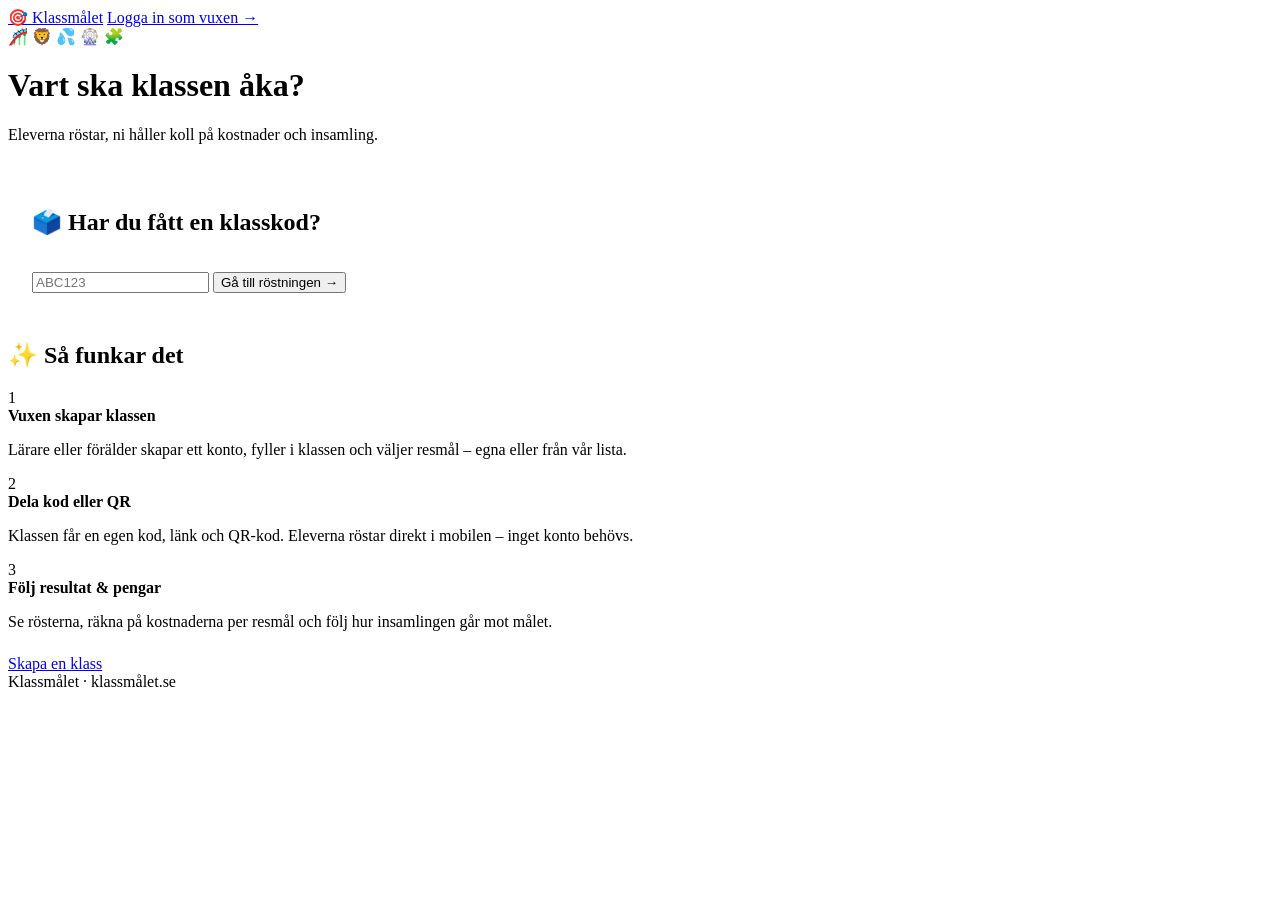
==== commit 33056429: "Add files via upload" ====
--- a/index.html
+++ b/index.html
@@ -3,1397 +3,70 @@
 <head>
 <meta charset="UTF-8">
 <meta name="viewport" content="width=device-width, initial-scale=1.0">
-<title>Klassresa 6an – Rösta!</title>
-<link href="https://fonts.googleapis.com/css2?family=Fredoka+One&family=Nunito:wght@400;600;700&display=swap" rel="stylesheet">
-<style>
-  :root {
-    --purple: #6C4FF6;
-    --purple-light: #EEE9FF;
-    --green: #22C55E;
-    --green-light: #DCFCE7;
-    --bg: #F5F3FF;
-    --card: #FFFFFF;
-    --text: #1E1B4B;
-    --muted: #6B7280;
-    --border: #E5E7EB;
-    --radius: 18px;
-    --shadow: 0 4px 24px rgba(108,79,246,0.10);
-  }
-  * { box-sizing: border-box; margin: 0; padding: 0; }
-  body { font-family: "Nunito", sans-serif; background: var(--bg); color: var(--text); min-height: 100vh; }
-
-  .hero {
-    background: linear-gradient(160deg, #4A3AE8 0%, #8B5CF6 50%, #C084FC 100%);
-    padding: 3.5rem 1rem 5.5rem; text-align: center; position: relative; overflow: hidden;
-  }
-  .hero::before {
-    content:""; position:absolute; inset:0;
-    background:url("data:image/svg+xml,%3Csvg width='60' height='60' viewBox='0 0 60 60' xmlns='http://www.w3.org/2000/svg'%3E%3Cg fill='%23ffffff' fill-opacity='0.06'%3E%3Cpath d='M36 34v-4h-2v4h-4v2h4v4h2v-4h4v-2h-4zm0-30V0h-2v4h-4v2h4v4h2V6h4V4h-4zM6 34v-4H4v4H0v2h4v4h2v-4h4v-2H6zM6 4V0H4v4H0v2h4v4h2V6h4V4H6z'/%3E%3C/g%3E%3C/svg%3E");
-  }
-  .hero h1 { font-family:"Fredoka One",cursive; font-size:clamp(2rem,6vw,3.5rem); color:#fff; text-shadow:0 2px 12px rgba(0,0,0,.15); margin-bottom:.5rem; position:relative; }
-  .hero p { color:rgba(255,255,255,.9); font-size:1.1rem; font-weight:600; position:relative; }
-  .hero-emojis { font-size:2.2rem; margin-bottom:1rem; position:relative; letter-spacing:.2em; filter:drop-shadow(0 2px 6px rgba(0,0,0,.2)); }
-
-  .main { max-width:900px; margin:-2.5rem auto 0; padding:0 1rem 3rem; position:relative; }
-
-  .vote-banner {
-    background:linear-gradient(135deg,#4A3AE8,#8B5CF6); border-radius:var(--radius); box-shadow:0 4px 24px rgba(74,58,232,.25);
-    padding:1rem 1.5rem; display:flex; align-items:center; justify-content:space-between;
-    margin-bottom:2rem; flex-wrap:wrap; gap:.5rem;
-  }
-  .progress-outer { width:160px; height:10px; background:rgba(255,255,255,.25); border-radius:99px; overflow:hidden; }
-  .progress-inner { height:100%; background:#fff; border-radius:99px; transition:width .5s ease; }
-  .vote-count-text { font-weight:700; color:#fff; font-size:.95rem; margin-bottom:4px; }
-
-  .section-label { font-family:"Fredoka One",cursive; font-size:1.4rem; color:var(--purple); margin-bottom:1rem; display:flex; align-items:center; gap:8px; }
-
-  .dest-grid { display:grid; grid-template-columns:repeat(auto-fill,minmax(240px,1fr)); gap:1rem; margin-bottom:2rem; }
-  .dest-card {
-    background:var(--card); border-radius:var(--radius); box-shadow:var(--shadow);
-    overflow:hidden; cursor:pointer; border:2.5px solid transparent;
-    transition:transform .15s,border-color .15s,box-shadow .15s; position:relative;
-  }
-  .dest-card:hover { transform:translateY(-3px); box-shadow:0 8px 32px rgba(108,79,246,.18); }
-  .dest-card.selected { border-color:var(--purple); box-shadow:0 0 0 4px rgba(108,79,246,.15); }
-  .dest-card .card-img { width:100%; height:160px; object-fit:cover; display:block; background:#ddd; }
-  .dest-card .card-img.map-img { object-fit:contain; background:#f0f0f0; }
-  .dest-card-body { padding:.85rem 1rem; }
-  .dest-card-name { font-family:"Fredoka One",cursive; font-size:1.1rem; color:var(--text); margin-bottom:3px; }
-  .dest-card-sub { font-size:.8rem; color:var(--muted); line-height:1.4; }
-  .dest-card-footer { display:flex; align-items:center; justify-content:space-between; padding:.5rem 1rem .75rem; }
-  .night-badge { background:var(--green-light); color:#15803D; font-size:.72rem; font-weight:700; padding:3px 9px; border-radius:99px; }
-  .info-btn { background:var(--purple-light); color:var(--purple); border:none; border-radius:99px; padding:4px 12px; font-size:.75rem; font-weight:700; cursor:pointer; font-family:"Nunito",sans-serif; transition:background .15s; }
-  .info-btn:hover { background:#DDD6FE; }
-  .selected-check { position:absolute; top:10px; right:10px; background:var(--purple); color:#fff; width:28px; height:28px; border-radius:50%; display:none; align-items:center; justify-content:center; font-size:14px; box-shadow:0 2px 8px rgba(108,79,246,.4); }
-  .dest-card.selected .selected-check { display:flex; }
-
-  .custom-box { background:var(--card); border-radius:var(--radius); box-shadow:var(--shadow); padding:1.25rem 1.5rem; margin-bottom:2rem; }
-  .custom-row { display:flex; gap:8px; margin-bottom:10px; }
-  .custom-row input { flex:1; padding:10px 14px; border:1.5px solid var(--border); border-radius:12px; font-size:1rem; font-family:"Nunito",sans-serif; color:var(--text); background:var(--bg); transition:border-color .15s; }
-  .custom-row input:focus { outline:none; border-color:var(--purple); }
-  .add-btn { padding:10px 18px; background:var(--purple); color:#fff; border:none; border-radius:12px; font-weight:700; font-size:.95rem; cursor:pointer; font-family:"Nunito",sans-serif; transition:background .15s; }
-  .add-btn:hover { background:#5B3FD9; }
-  .tags { display:flex; flex-wrap:wrap; gap:6px; }
-  .tag { background:var(--purple-light); color:var(--purple); border-radius:99px; padding:5px 12px; font-size:.82rem; font-weight:700; cursor:pointer; display:flex; align-items:center; gap:6px; border:2px solid transparent; }
-  .tag.selected { background:var(--purple); color:#fff; }
-
-  .submit-box { background:var(--card); border-radius:var(--radius); box-shadow:var(--shadow); padding:1.5rem; margin-bottom:2rem; }
-  .submit-box label { font-weight:700; font-size:.9rem; color:var(--muted); text-transform:uppercase; letter-spacing:.05em; display:block; margin-bottom:8px; }
-  .name-input { width:100%; padding:12px 16px; border:1.5px solid var(--border); border-radius:12px; font-size:1rem; font-family:"Nunito",sans-serif; color:var(--text); background:var(--bg); margin-bottom:1rem; transition:border-color .15s; }
-  .name-input:focus { outline:none; border-color:var(--purple); }
-  .vote-btn { width:100%; padding:14px; background:linear-gradient(135deg,var(--purple),#A78BFA); color:#fff; border:none; border-radius:14px; font-size:1.1rem; font-weight:700; font-family:"Fredoka One",cursive; cursor:pointer; letter-spacing:.03em; transition:opacity .15s,transform .1s; box-shadow:0 4px 16px rgba(108,79,246,.35); }
-  .vote-btn:hover { opacity:.92; transform:translateY(-1px); }
-  .vote-btn:disabled { opacity:.35; cursor:not-allowed; transform:none; }
-  .status-msg { text-align:center; font-size:.9rem; color:var(--muted); margin-top:10px; min-height:20px; font-weight:600; }
-
-  .voted-screen { display:none; background:linear-gradient(135deg,#F0FDF4,#DCFCE7); border:2px solid #86EFAC; border-radius:var(--radius); box-shadow:var(--shadow); padding:2.5rem 1.5rem; text-align:center; margin-bottom:2rem; }
-  .voted-screen h2 { font-family:"Fredoka One",cursive; font-size:2rem; color:var(--purple); margin-bottom:.5rem; }
-  .voted-screen p { color:var(--muted); font-size:1rem; }
-
-  /* RESULTS - hidden until admin unlocks */
-  .results-locked { background:var(--card); border-radius:var(--radius); box-shadow:var(--shadow); padding:2.5rem 2rem; text-align:center; border:1.5px dashed var(--border); }
-  .results-locked h3 { font-family:"Fredoka One",cursive; font-size:1.4rem; color:var(--text); margin-bottom:.5rem; }
-  .results-locked p { color:var(--muted); font-size:.9rem; margin-bottom:1.25rem; }
-  .admin-row { display:flex; gap:8px; justify-content:center; }
-  .admin-input { padding:10px 14px; border:1.5px solid var(--border); border-radius:12px; font-size:1rem; font-family:"Nunito",sans-serif; width:180px; }
-  .admin-input:focus { outline:none; border-color:var(--purple); }
-  .admin-btn { padding:10px 18px; background:var(--purple); color:#fff; border:none; border-radius:12px; font-weight:700; cursor:pointer; font-family:"Nunito",sans-serif; }
-  .admin-err { color:#EF4444; font-size:.85rem; margin-top:8px; min-height:20px; }
-
-  .results-box { background:var(--card); border-radius:var(--radius); box-shadow:var(--shadow); padding:1.5rem; display:none; }
-  .results-header { display:flex; justify-content:space-between; align-items:center; margin-bottom:1.25rem; flex-wrap:wrap; gap:8px; }
-  .refresh-btn { background:rgba(255,255,255,.2); color:#fff; border:1px solid rgba(255,255,255,.3); border-radius:99px; padding:6px 14px; font-size:.82rem; font-weight:700; cursor:pointer; font-family:"Nunito",sans-serif; transition:background .15s; }
-  .refresh-btn:hover { background:rgba(255,255,255,.3); }
-  .result-row { margin-bottom:14px; }
-  .result-meta { display:flex; justify-content:space-between; margin-bottom:5px; }
-  .result-name { font-weight:700; font-size:.95rem; }
-  .result-pct { font-size:.85rem; color:var(--muted); font-weight:600; }
-  .bar-bg { height:10px; background:var(--bg); border-radius:99px; overflow:hidden; }
-  .bar-fill { height:100%; background:linear-gradient(90deg,var(--purple),#A78BFA); border-radius:99px; transition:width .6s cubic-bezier(.4,0,.2,1); }
-  .empty-state { text-align:center; padding:2rem; color:var(--muted); font-size:.95rem; }
-
-  /* MODAL */
-  .modal-overlay { position:fixed; inset:0; background:rgba(30,27,75,.55); backdrop-filter:blur(4px); z-index:100; display:none; align-items:center; justify-content:center; padding:1rem; }
-  .modal-overlay.open { display:flex; }
-  .modal { background:#fff; border-radius:24px; max-width:500px; width:100%; max-height:90vh; overflow-y:auto; box-shadow:0 20px 60px rgba(0,0,0,.2); animation:popIn .2s cubic-bezier(.34,1.56,.64,1); }
-  @keyframes popIn { from{transform:scale(.88);opacity:0} to{transform:scale(1);opacity:1} }
-  .modal-media { width:100%; border-radius:24px 24px 0 0; overflow:hidden; }
-  .modal-media img { width:100%; height:220px; object-fit:cover; display:block; }
-  .modal-media img.map-modal { object-fit:contain; background:#f0f0f0; height:200px; }
-  .modal-media iframe { width:100%; height:220px; border:none; display:block; }
-  .modal-body { padding:1.5rem; }
-  .modal-title { font-family:"Fredoka One",cursive; font-size:1.6rem; color:var(--text); margin-bottom:4px; }
-  .modal-location { font-size:.85rem; color:var(--muted); margin-bottom:1rem; font-weight:600; }
-  .modal-desc { font-size:.95rem; line-height:1.7; color:#374151; margin-bottom:1.25rem; }
-  .modal-tags { display:flex; flex-wrap:wrap; gap:6px; margin-bottom:1.5rem; }
-  .modal-tag { background:var(--purple-light); color:var(--purple); border-radius:99px; padding:4px 12px; font-size:.78rem; font-weight:700; }
-  .modal-links { display:flex; flex-wrap:wrap; gap:8px; margin-bottom:1.5rem; }
-  .modal-link { background:#F3F4F6; color:var(--text); border-radius:99px; padding:5px 14px; font-size:.8rem; font-weight:700; text-decoration:none; display:inline-flex; align-items:center; gap:4px; }
-  .modal-link:hover { background:#E5E7EB; }
-  .modal-close { width:100%; padding:12px; background:var(--purple); color:#fff; border:none; border-radius:12px; font-size:1rem; font-weight:700; font-family:"Nunito",sans-serif; cursor:pointer; }
-  .modal-close:hover { background:#5B3FD9; }
-
-  @keyframes float { 0%,100%{transform:translateY(0)} 50%{transform:translateY(-6px)} }
-  hr { border:none; border-top:1.5px solid var(--border); margin:2rem 0; }
-  @media(max-width:480px){ .dest-grid{grid-template-columns:1fr 1fr} .dest-card .card-img{height:110px} }
-
-  /* TABS */
-  .tab-nav {
-    display:flex; gap:0; background:rgba(0,0,0,.15); border-radius:99px;
-    padding:4px; margin: 1rem auto 0; max-width:340px; position:relative; z-index:1;
-  }
-  .tab-btn {
-    flex:1; padding:9px 20px; border:none; border-radius:99px; font-family:"Fredoka One",cursive;
-    font-size:1rem; cursor:pointer; transition:background .2s,color .2s;
-    background:transparent; color:rgba(255,255,255,.75); letter-spacing:.02em;
-  }
-  .tab-btn.active { background:#fff; color:var(--purple); box-shadow:0 2px 8px rgba(0,0,0,.15); }
-
-  .tab-pane { display:none; }
-  .tab-pane.active { display:block; }
-
-  /* COST CALCULATOR */
-  .cost-page { max-width:900px; margin:0 auto; padding:0 1rem 3rem; }
-  .cost-hero-note {
-    background:var(--card); border-radius:var(--radius); box-shadow:var(--shadow);
-    padding:1.25rem 1.5rem; margin-bottom:1.5rem;
-    display:flex; flex-wrap:wrap; gap:1rem; align-items:center;
-  }
-  .cost-hero-note h3 { font-family:"Fredoka One",cursive; font-size:1.1rem; color:var(--purple); margin-bottom:.25rem; }
-  .fixed-costs { display:flex; flex-wrap:wrap; gap:8px; }
-  .fixed-pill {
-    background:var(--purple-light); color:var(--purple);
-    border-radius:99px; padding:5px 14px; font-size:.82rem; font-weight:700;
-    display:flex; align-items:center; gap:5px;
-  }
-
-  .dest-cost-grid { display:grid; grid-template-columns:repeat(auto-fill,minmax(260px,1fr)); gap:1rem; margin-bottom:2rem; }
-  .dest-cost-card {
-    background:var(--card); border-radius:var(--radius); box-shadow:var(--shadow); overflow:hidden;
-    transition:transform .15s;
-  }
-  .dest-cost-card:hover { transform:translateY(-2px); }
-  .dest-cost-header {
-    background:linear-gradient(135deg,#4A3AE8,#8B5CF6);
-    padding:.75rem 1rem; display:flex; align-items:center; gap:8px;
-  }
-  .dest-cost-header span { font-family:"Fredoka One",cursive; font-size:1rem; color:#fff; }
-  .dest-cost-header .dest-emoji { font-size:1.4rem; }
-  .dest-cost-body { padding:1rem; }
-  .cost-row { display:flex; justify-content:space-between; align-items:center; margin-bottom:8px; }
-  .cost-label { font-size:.82rem; color:var(--muted); font-weight:600; }
-  .cost-input-wrap { display:flex; align-items:center; gap:4px; }
-  .cost-input {
-    width:90px; padding:5px 8px; border:1.5px solid var(--border); border-radius:8px;
-    font-size:.88rem; font-family:"Nunito",sans-serif; color:var(--text);
-    text-align:right; background:var(--bg);
-  }
-  .cost-input:focus { outline:none; border-color:var(--purple); }
-  .cost-unit { font-size:.75rem; color:var(--muted); white-space:nowrap; }
-  .cost-divider { border:none; border-top:1px solid var(--border); margin:.75rem 0; }
-  .cost-total-row { display:flex; justify-content:space-between; align-items:center; }
-  .cost-total-label { font-family:"Fredoka One",cursive; font-size:1rem; color:var(--text); }
-  .cost-total-val { font-family:"Fredoka One",cursive; font-size:1.3rem; color:var(--purple); }
-  .cost-per-child { font-size:.75rem; color:var(--muted); text-align:right; }
-
-  .num-children-box {
-    background:var(--card); border-radius:var(--radius); box-shadow:var(--shadow);
-    padding:1rem 1.5rem; margin-bottom:1.5rem; display:flex; align-items:center; gap:1rem; flex-wrap:wrap;
-  }
-  .num-children-box label { font-weight:700; color:var(--muted); font-size:.9rem; text-transform:uppercase; letter-spacing:.05em; }
-  .num-input { width:80px; padding:8px 12px; border:1.5px solid var(--border); border-radius:10px; font-size:1rem; font-family:"Nunito",sans-serif; text-align:center; color:var(--text); background:var(--bg); }
-  .num-input:focus { outline:none; border-color:var(--purple); }
-
-  .cost-note { font-size:.75rem; color:var(--muted); text-align:center; margin-top:.5rem; }
-
-
-  /* FUND TRACKER */
-  .fund-box {
-    background:var(--card); border-radius:var(--radius); box-shadow:var(--shadow);
-    padding:1.5rem; margin-bottom:1.5rem;
-  }
-  .fund-title { font-family:"Fredoka One",cursive; font-size:1.3rem; color:var(--purple); margin-bottom:1rem; }
-  .fund-amount-row { display:flex; align-items:center; gap:1rem; flex-wrap:wrap; margin-bottom:1rem; }
-  .fund-amount-display {
-    font-family:"Fredoka One",cursive; font-size:2.2rem; color:var(--purple);
-    min-width:140px;
-  }
-  .fund-slider-wrap { flex:1; min-width:200px; }
-  .fund-slider {
-    width:100%; -webkit-appearance:none; appearance:none;
-    height:8px; border-radius:99px;
-    background:linear-gradient(90deg, var(--purple) var(--pct,0%), var(--border) var(--pct,0%));
-    outline:none; cursor:pointer;
-  }
-  .fund-slider::-webkit-slider-thumb {
-    -webkit-appearance:none; appearance:none;
-    width:24px; height:24px; border-radius:50%;
-    background:var(--purple); cursor:pointer;
-    box-shadow:0 2px 8px rgba(108,79,246,.4);
-    border:3px solid #fff;
-  }
-  .fund-slider::-moz-range-thumb {
-    width:22px; height:22px; border-radius:50%;
-    background:var(--purple); cursor:pointer;
-    box-shadow:0 2px 8px rgba(108,79,246,.4);
-    border:3px solid #fff;
-  }
-  .fund-manual-input {
-    width:130px; padding:8px 12px; border:1.5px solid var(--border);
-    border-radius:10px; font-size:1rem; font-family:"Nunito",sans-serif;
-    color:var(--text); background:var(--bg); font-weight:700;
-    text-align:right;
-  }
-  .fund-manual-input:focus { outline:none; border-color:var(--purple); }
-  .fund-slider-labels { display:flex; justify-content:space-between; font-size:.72rem; color:var(--muted); margin-top:3px; }
-
-  .dest-fund-bar { margin-top:.6rem; }
-  .dest-fund-track { height:12px; background:var(--bg); border-radius:99px; overflow:hidden; position:relative; margin-bottom:3px; }
-  .dest-fund-fill { height:100%; border-radius:99px; transition:width .5s cubic-bezier(.4,0,.2,1); }
-  .dest-fund-fill.funded    { background:linear-gradient(90deg,#22C55E,#4ADE80); }
-  .dest-fund-fill.almost    { background:linear-gradient(90deg,#F97316,#FCD34D); }
-  .dest-fund-fill.far       { background:linear-gradient(90deg,#EF4444,#F87171); }
-  .dest-fund-label { display:flex; justify-content:space-between; font-size:.72rem; font-weight:700; }
-  .dest-fund-label .need    { color:#EF4444; }
-  .dest-fund-label .covered { color:#15803D; }
-
-
-  /* ADMIN LOCK */
-  .cost-locked-overlay {
-    position:relative;
-  }
-  .cost-locked-overlay::after {
-    content:"";
-    position:absolute; inset:0;
-    border-radius:var(--radius);
-    pointer-events:none;
-  }
-  .cost-page.locked .cost-input,
-  .cost-page.locked .fund-manual-input,
-  .cost-page.locked .fund-slider,
-  .cost-page.locked .num-input {
-    pointer-events:none;
-    opacity:0.6;
-    background: #F3F4F6;
-  }
-  .cost-page.locked .add-btn,
-  .cost-page.locked .admin-edit-btn { display:none; }
-
-  .admin-bar {
-    background:var(--card); border-radius:var(--radius); box-shadow:var(--shadow);
-    padding:1rem 1.5rem; margin-bottom:1.5rem;
-    display:flex; align-items:center; justify-content:space-between; flex-wrap:wrap; gap:.75rem;
-  }
-  .admin-bar-left { display:flex; align-items:center; gap:10px; }
-  .lock-status { font-size:.9rem; font-weight:700; }
-  .lock-status.locked { color:#EF4444; }
-  .lock-status.unlocked { color:#15803D; }
-  .admin-pw-row { display:flex; gap:6px; }
-  .admin-pw-input { padding:7px 12px; border:1.5px solid var(--border); border-radius:10px; font-size:.9rem; font-family:"Nunito",sans-serif; width:150px; }
-  .admin-pw-input:focus { outline:none; border-color:var(--purple); }
-  .admin-unlock-btn { padding:7px 14px; background:var(--purple); color:#fff; border:none; border-radius:10px; font-weight:700; font-size:.85rem; cursor:pointer; font-family:"Nunito",sans-serif; }
-  .admin-unlock-btn:hover { background:#5B3FD9; }
-  .admin-lock-btn { padding:7px 14px; background:#EF4444; color:#fff; border:none; border-radius:10px; font-weight:700; font-size:.85rem; cursor:pointer; font-family:"Nunito",sans-serif; }
-  .admin-err-msg { font-size:.8rem; color:#EF4444; font-weight:600; min-height:18px; }
-
-</style>
+<title>Klassmålet – rösta om klassresan</title>
+<meta name="description" content="Låt klassen rösta om klassresan. Den vuxna lägger in resmål, eleverna röstar med en kod, och ni följer kostnader och insamling på samma ställe.">
+<link rel="preconnect" href="https://fonts.googleapis.com">
+<link href="https://fonts.googleapis.com/css2?family=Fredoka+One&family=Nunito:wght@400;600;700;800&display=swap" rel="stylesheet">
+<link rel="stylesheet" href="/css/style.css">
+<link rel="icon" href="data:image/svg+xml,<svg xmlns='http://www.w3.org/2000/svg' viewBox='0 0 100 100'><text y='.9em' font-size='90'>🎯</text></svg>">
 </head>
 <body>
 
 <div class="hero">
-  <div class="hero-emojis" style="animation:float 3s ease-in-out infinite">🎢 🦁 💦 🎡 🦘</div>
-  <div style="display:inline-flex;align-items:center;gap:8px;background:rgba(255,255,255,.15);backdrop-filter:blur(8px);border:1px solid rgba(255,255,255,.3);border-radius:99px;padding:6px 16px;margin-bottom:.75rem;position:relative">
-    <span style="width:8px;height:8px;background:#4ADE80;border-radius:50%;display:inline-block;box-shadow:0 0 0 3px rgba(74,222,128,.3)"></span>
-    <span style="font-size:.8rem;font-weight:700;letter-spacing:.08em;text-transform:uppercase;color:#fff">Stora Skedvi Skola · Klass 5 · Kommande resa</span>
-  </div><br>
-  <h1>Vart ska vi åka på klassresa?</h1>
-  <p>Rösta på din favorit – alla röster räknas! 🗳️</p>
-  <div class="tab-nav">
-    <button class="tab-btn active" onclick="switchTab('vote')">🗳️ Rösta</button>
-    <button class="tab-btn" onclick="switchTab('cost')">💰 Kostnader</button>
+  <div class="topbar">
+    <a class="brand" href="/">🎯 Klassmålet</a>
+    <a class="link-light" href="/admin.html">Logga in som vuxen →</a>
   </div>
+  <div class="hero-emojis">🎢 🦁 💦 🎡 🧩</div>
+  <h1>Vart ska klassen åka?</h1>
+  <p>Eleverna röstar, ni håller koll på kostnader och insamling.</p>
 </div>
 
-<div class="tab-pane active" id="tab-vote">
 <div class="main">
+  <form class="card center" id="code-form" style="padding:1.75rem 1.5rem" autocomplete="off">
+    <h2 class="section-label" style="justify-content:center">🗳️ Har du fått en klasskod?</h2>
+    <input class="input code-input" id="code" maxlength="8" placeholder="ABC123" aria-label="Klasskod" inputmode="text" autocapitalize="characters" spellcheck="false">
+    <button class="btn big" style="margin-top:1rem" type="submit">Gå till röstningen →</button>
+    <div class="status err" id="code-err"></div>
+  </form>
 
-  <div class="vote-banner">
-    <div>
-      <div class="vote-count-text" id="vote-count-text">0 av 23 har röstat</div>
-      <div class="progress-outer"><div class="progress-inner" id="progress-bar" style="width:0%"></div></div>
-    </div>
-  </div>
-
-  <div id="vote-section">
-    <div class="section-label">🗺️ Välj ett resmål</div>
-    <div class="dest-grid" id="dest-grid"></div>
-
-    <div class="custom-box">
-      <div class="section-label" style="margin-bottom:.75rem">✏️ Eget förslag</div>
-      <div class="custom-row">
-        <input type="text" id="custom-input" placeholder="T.ex. Högt & lågt, bowling..." maxlength="50" onkeydown="if(event.key==='Enter')addCustom()" />
-        <button class="add-btn" onclick="addCustom()">+ Lägg till</button>
+  <div class="card">
+    <h2 class="section-label">✨ Så funkar det</h2>
+    <div class="steps">
+      <div>
+        <div class="step-n">1</div>
+        <strong>Vuxen skapar klassen</strong>
+        <p class="muted small">Lärare eller förälder skapar ett konto, fyller i klassen och väljer resmål – egna eller från vår lista.</p>
       </div>
-      <div class="tags" id="custom-tags"></div>
-    </div>
-
-    <div class="submit-box">
-      <label>Ditt namn</label>
-      <input class="name-input" type="text" id="name-input" placeholder="Skriv ditt namn..." maxlength="30" />
-      <button class="vote-btn" id="vote-btn" onclick="submitVote()" disabled>Rösta nu! 🎉</button>
-      <div class="status-msg" id="status-msg"></div>
-    </div>
-  </div>
-
-  <div class="voted-screen" id="voted-screen">
-    <div style="font-size:3rem;margin-bottom:1rem">🎉</div>
-    <h2>Tack för din röst!</h2>
-    <p id="voted-msg">Din röst är registrerad.</p>
-    
-  </div>
-
-  <hr>
-
-  <!-- RESULTS: locked by default -->
-  <div class="results-locked" id="results-locked">
-    <div style="font-size:2rem;margin-bottom:.75rem">🔒</div>
-    <h3>Resultaten är låsta</h3>
-    
-    <div class="admin-row">
-      <input class="admin-input" type="password" id="admin-pw" placeholder="Lösenord..." onkeydown="if(event.key==='Enter')unlockResults()" />
-      <button class="admin-btn" onclick="unlockResults()">Visa resultat</button>
-    </div>
-    <div class="admin-err" id="admin-err"></div>
-  </div>
-
-  <div class="results-box" id="results-box">
-    <div class="results-header">
-      <div class="section-label" style="margin-bottom:0">📊 Röstresultat</div>
-      <div style="display:flex;align-items:center;gap:8px">
-        <span id="results-count" style="font-size:.85rem;color:var(--muted);font-weight:600"></span>
-        <button style="background:var(--purple-light);color:var(--purple);border:none;border-radius:99px;padding:6px 14px;font-size:.82rem;font-weight:700;cursor:pointer;font-family:'Nunito',sans-serif" onclick="renderResults()">↻ Uppdatera</button>
-        <button style="background:#FEF2F2;color:#DC2626;border:none;border-radius:99px;padding:6px 14px;font-size:.82rem;font-weight:700;cursor:pointer;font-family:'Nunito',sans-serif" onclick="lockResults()">🔒 Lås</button>
+      <div>
+        <div class="step-n">2</div>
+        <strong>Dela kod eller QR</strong>
+        <p class="muted small">Klassen får en egen kod, länk och QR-kod. Eleverna röstar direkt i mobilen – inget konto behövs.</p>
+      </div>
+      <div>
+        <div class="step-n">3</div>
+        <strong>Följ resultat & pengar</strong>
+        <p class="muted small">Se rösterna, räkna på kostnaderna per resmål och följ hur insamlingen går mot målet.</p>
       </div>
     </div>
-    <div id="results-list"><div class="empty-state">Inga röster ännu.</div></div>
-  </div>
-
-</div>
-
-<!-- MODAL -->
-<div class="modal-overlay" id="modal-overlay" onclick="closeModal(event)">
-  <div class="modal" id="modal">
-    <div class="modal-media" id="modal-media"></div>
-    <div class="modal-body">
-      <div class="modal-title" id="modal-title"></div>
-      <div class="modal-location" id="modal-location"></div>
-      <div class="modal-desc" id="modal-desc"></div>
-      <div class="modal-tags" id="modal-tags"></div>
-      <div class="modal-links" id="modal-links"></div>
-      <div id="modal-packages" style="margin-bottom:1rem;display:none"></div>
-      <button class="modal-close" onclick="document.getElementById('modal-overlay').classList.remove('open')">Stäng ✕</button>
+    <div class="center" style="margin-top:1.5rem">
+      <a class="btn" href="/admin.html#/registrera">Skapa en klass</a>
     </div>
   </div>
 </div>
 
-<script>
-const IMGS = {"skara": "[data-uri]", "liseberg": "[data-uri]", "gronalund": "[data-uri]", "furuvik": "[data-uri]", "kolmarden": "[data-uri]", "jarvso": "[data-uri]", "dafto": "[data-uri]", "bodaborg": "[data-uri]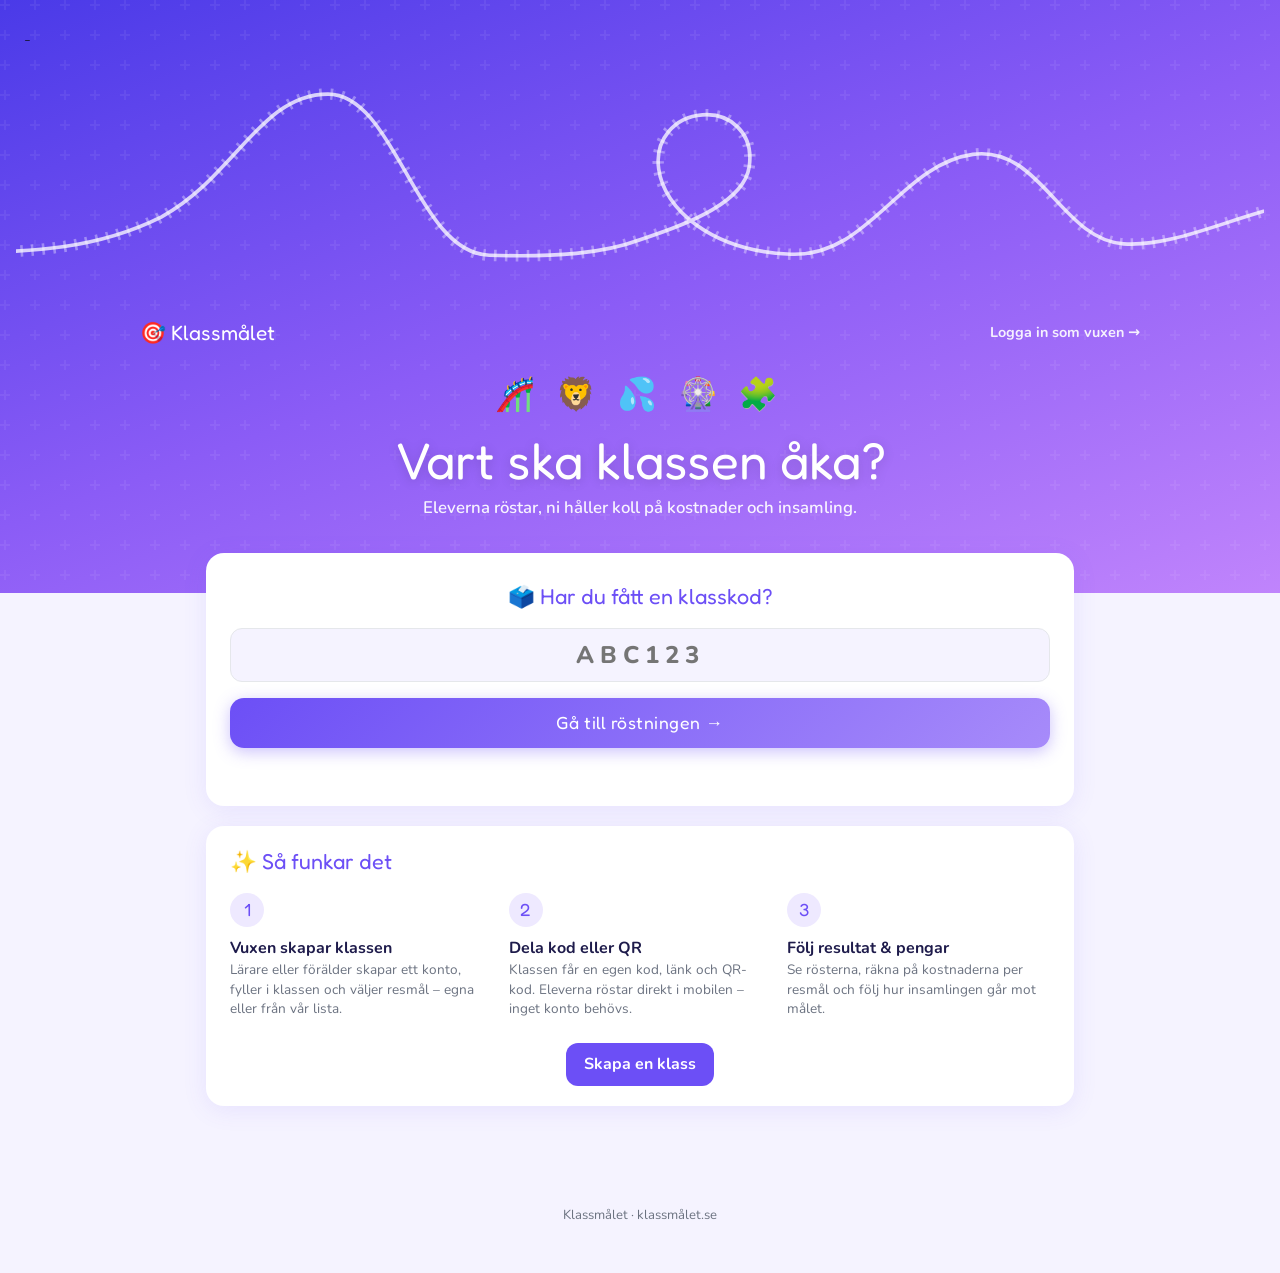
==== commit 50063cf0: "Add files via upload" ====
--- a/index.html
+++ b/index.html
@@ -12,7 +12,38 @@
 </head>
 <body>
 
-<div class="hero">
+<div class="hero hero-coaster">
+  <svg id="coaster" class="coaster-svg" viewBox="0 0 1200 260" preserveAspectRatio="xMidYMax slice" aria-hidden="true" focusable="false">
+    <g id="coaster-supports" stroke="rgba(255,255,255,.16)" stroke-width="2"></g>
+    <path id="coaster-ties" d="M -80 205 C 20 205 80 200 140 170 C 210 132 235 52 300 52 C 365 52 385 205 455 207 C 520 209 565 205 600 192
+         C 650 176 700 155 705 122 C 710 88 685 70 660 72 C 633 74 614 96 618 124 C 623 162 668 203 745 206
+         C 820 209 850 120 920 110 C 985 101 1005 192 1065 196 C 1130 200 1200 150 1290 150" fill="none" stroke="rgba(255,255,255,.35)" stroke-width="11" stroke-dasharray="2.5 8"/>
+    <path id="coaster-track" fill="none" stroke="rgba(255,255,255,.75)" stroke-width="3.5" stroke-linecap="round"
+      d="M -80 205 C 20 205 80 200 140 170 C 210 132 235 52 300 52 C 365 52 385 205 455 207 C 520 209 565 205 600 192
+         C 650 176 700 155 705 122 C 710 88 685 70 660 72 C 633 74 614 96 618 124 C 623 162 668 203 745 206
+         C 820 209 850 120 920 110 C 985 101 1005 192 1065 196 C 1130 200 1200 150 1290 150"/>
+    <g class="coaster-car"><g transform="translate(0,0)">
+      <circle cx="-8" cy="-21" r="4.2" fill="#FDE68A"/><circle cx="7" cy="-21" r="4.2" fill="#FBCFE8"/>
+      <path d="M-12 -18 l-5 -9 M-4 -18 l3 -9 M3 -18 l-4 -9 M11 -18 l5 -9" stroke="#fff" stroke-width="2" stroke-linecap="round"/>
+      <path d="M-18 -4 L-18 -14 Q-18 -18 -14 -18 L14 -18 Q19 -18 19 -12 L19 -4 Z" fill="#FCD34D"/>
+      <rect x="-18" y="-9" width="37" height="3" fill="rgba(255,255,255,.55)"/>
+      <circle cx="-10" cy="-2" r="3" fill="#1E1B4B"/><circle cx="11" cy="-2" r="3" fill="#1E1B4B"/>
+    </g></g>
+    <g class="coaster-car"><g transform="translate(0,0)">
+      <circle cx="-8" cy="-21" r="4.2" fill="#FDE68A"/><circle cx="7" cy="-21" r="4.2" fill="#FBCFE8"/>
+      <path d="M-12 -18 l-5 -9 M-4 -18 l3 -9 M3 -18 l-4 -9 M11 -18 l5 -9" stroke="#fff" stroke-width="2" stroke-linecap="round"/>
+      <path d="M-18 -4 L-18 -14 Q-18 -18 -14 -18 L14 -18 Q19 -18 19 -12 L19 -4 Z" fill="#F472B6"/>
+      <rect x="-18" y="-9" width="37" height="3" fill="rgba(255,255,255,.55)"/>
+      <circle cx="-10" cy="-2" r="3" fill="#1E1B4B"/><circle cx="11" cy="-2" r="3" fill="#1E1B4B"/>
+    </g></g>
+    <g class="coaster-car"><g transform="translate(0,0)">
+      <circle cx="-8" cy="-21" r="4.2" fill="#FDE68A"/><circle cx="7" cy="-21" r="4.2" fill="#FBCFE8"/>
+      <path d="M-12 -18 l-5 -9 M-4 -18 l3 -9 M3 -18 l-4 -9 M11 -18 l5 -9" stroke="#fff" stroke-width="2" stroke-linecap="round"/>
+      <path d="M-18 -4 L-18 -14 Q-18 -18 -14 -18 L14 -18 Q19 -18 19 -12 L19 -4 Z" fill="#67E8F9"/>
+      <rect x="-18" y="-9" width="37" height="3" fill="rgba(255,255,255,.55)"/>
+      <circle cx="-10" cy="-2" r="3" fill="#1E1B4B"/><circle cx="11" cy="-2" r="3" fill="#1E1B4B"/>
+    </g></g>
+  </svg>
   <div class="topbar">
     <a class="brand" href="/">🎯 Klassmålet</a>
     <a class="link-light" href="/admin.html">Logga in som vuxen →</a>
@@ -55,6 +86,9 @@
   </div>
 </div>
 
+<script src="/vendor/three.min.js" defer></script>
+<script src="/js/coaster3d.js" defer></script>
+<script src="/js/coaster.js" defer></script>
 <footer class="site">Klassmålet · klassmålet.se</footer>
 
 <script>
--- a/css/style.css
+++ b/css/style.css
@@ -0,0 +1,268 @@
+/* Klassmålet – gemensam stil */
+:root {
+  --purple: #6C4FF6;
+  --purple-dark: #5B3FD9;
+  --purple-light: #EEE9FF;
+  --purple-mid: #C4B5FD;
+  --green: #22C55E;
+  --green-dark: #15803D;
+  --green-light: #DCFCE7;
+  --red: #EF4444;
+  --red-light: #FEF2F2;
+  --orange: #F97316;
+  --bg: #F5F3FF;
+  --card: #FFFFFF;
+  --text: #1E1B4B;
+  --muted: #6B7280;
+  --border: #E5E7EB;
+  --radius: 18px;
+  --shadow: 0 4px 24px rgba(108,79,246,0.10);
+  --display: "Fredoka One", "Nunito", sans-serif;
+}
+* { box-sizing: border-box; margin: 0; padding: 0; }
+html { -webkit-text-size-adjust: 100%; }
+body { font-family: "Nunito", system-ui, sans-serif; background: var(--bg); color: var(--text); min-height: 100vh; line-height: 1.45; }
+a { color: var(--purple); }
+img { max-width: 100%; }
+button, input, select, textarea { font-family: inherit; font-size: 1rem; color: inherit; }
+.hidden { display: none !important; }
+.muted { color: var(--muted); }
+.small { font-size: .85rem; }
+.center { text-align: center; }
+
+/* ---------- Hero ---------- */
+.hero {
+  background: linear-gradient(160deg, #4A3AE8 0%, #8B5CF6 50%, #C084FC 100%);
+  padding: 2.5rem 1rem 4.5rem; text-align: center; position: relative; overflow: hidden; color: #fff;
+}
+.hero::before {
+  content: ""; position: absolute; inset: 0; pointer-events: none;
+  background: url("data:image/svg+xml,%3Csvg width='60' height='60' viewBox='0 0 60 60' xmlns='http://www.w3.org/2000/svg'%3E%3Cg fill='%23ffffff' fill-opacity='0.06'%3E%3Cpath d='M36 34v-4h-2v4h-4v2h4v4h2v-4h4v-2h-4zm0-30V0h-2v4h-4v2h4v4h2V6h4V4h-4zM6 34v-4H4v4H0v2h4v4h2v-4h4v-2H6zM6 4V0H4v4H0v2h4v4h2V6h4V4H6z'/%3E%3C/g%3E%3C/svg%3E");
+}
+.hero > * { position: relative; }
+.hero h1 { font-family: var(--display); font-weight: 400; font-size: clamp(1.8rem, 6vw, 3.2rem); text-shadow: 0 2px 12px rgba(0,0,0,.15); margin-bottom: .4rem; line-height: 1.15; }
+.hero p { color: rgba(255,255,255,.92); font-size: 1.05rem; font-weight: 600; }
+.hero-emojis { font-size: 2rem; margin-bottom: .8rem; letter-spacing: .2em; animation: float 3s ease-in-out infinite; }
+@keyframes float { 0%,100% { transform: translateY(0) } 50% { transform: translateY(-6px) } }
+.badge-pill {
+  display: inline-flex; align-items: center; gap: 8px; background: rgba(255,255,255,.15);
+  border: 1px solid rgba(255,255,255,.3); border-radius: 99px; padding: 6px 16px; margin-bottom: .75rem;
+  font-size: .78rem; font-weight: 700; letter-spacing: .08em; text-transform: uppercase; max-width: 100%;
+}
+.badge-pill .dot { width: 8px; height: 8px; background: #4ADE80; border-radius: 50%; box-shadow: 0 0 0 3px rgba(74,222,128,.3); flex-shrink: 0; }
+.brand { font-family: var(--display); font-size: 1.3rem; color: #fff; text-decoration: none; display: inline-flex; align-items: center; gap: 6px; }
+
+.topbar { display: flex; justify-content: space-between; align-items: center; max-width: 1000px; margin: 0 auto 1.5rem; gap: 8px; }
+.topbar a.link-light { color: #fff; font-weight: 700; text-decoration: none; font-size: .9rem; opacity: .9; }
+
+/* ---------- Layout ---------- */
+.main { max-width: 900px; margin: -2.5rem auto 0; padding: 0 1rem 3rem; position: relative; }
+.wide { max-width: 1000px; }
+.card { background: var(--card); border-radius: var(--radius); box-shadow: var(--shadow); padding: 1.25rem 1.5rem; margin-bottom: 1.25rem; }
+.section-label { font-family: var(--display); font-size: 1.35rem; color: var(--purple); margin-bottom: 1rem; display: flex; align-items: center; gap: 8px; font-weight: 400; }
+h2.section-label, h3.section-label { font-weight: 400; }
+hr { border: none; border-top: 1.5px solid var(--border); margin: 2rem 0; }
+.row { display: flex; gap: 8px; flex-wrap: wrap; align-items: center; }
+.spread { display: flex; justify-content: space-between; align-items: center; gap: 8px; flex-wrap: wrap; }
+.grid2 { display: grid; grid-template-columns: 1fr 1fr; gap: 12px; }
+@media (max-width: 560px) { .grid2 { grid-template-columns: 1fr; } }
+
+/* ---------- Form ---------- */
+label.field { display: block; margin-bottom: .9rem; }
+label.field > span { display: block; font-weight: 700; font-size: .8rem; color: var(--muted); text-transform: uppercase; letter-spacing: .05em; margin-bottom: 5px; }
+.input, textarea.input, select.input {
+  width: 100%; padding: 10px 14px; border: 1.5px solid var(--border); border-radius: 12px;
+  background: var(--bg); transition: border-color .15s;
+}
+.input:focus { outline: none; border-color: var(--purple); }
+textarea.input { min-height: 110px; resize: vertical; }
+.input.num { text-align: right; }
+.check { display: flex; align-items: flex-start; gap: 10px; margin-bottom: .75rem; cursor: pointer; font-weight: 600; }
+.check input { width: 20px; height: 20px; accent-color: var(--purple); flex-shrink: 0; margin-top: 1px; }
+.check small { display: block; font-weight: 400; color: var(--muted); }
+
+.btn {
+  display: inline-flex; align-items: center; justify-content: center; gap: 6px;
+  padding: 10px 18px; background: var(--purple); color: #fff; border: none; border-radius: 12px;
+  font-weight: 700; cursor: pointer; transition: background .15s, opacity .15s; text-decoration: none; white-space: nowrap;
+}
+.btn:hover { background: var(--purple-dark); }
+.btn:disabled { opacity: .4; cursor: not-allowed; }
+.btn.light { background: var(--purple-light); color: var(--purple); }
+.btn.light:hover { background: #DDD6FE; }
+.btn.danger { background: var(--red-light); color: #DC2626; }
+.btn.danger:hover { background: #FEE2E2; }
+.btn.ghost { background: transparent; color: var(--muted); border: 1.5px solid var(--border); }
+.btn.ghost:hover { background: var(--bg); }
+.btn.sm { padding: 6px 12px; font-size: .82rem; border-radius: 10px; }
+.btn.block { width: 100%; }
+.btn.big {
+  width: 100%; padding: 14px; font-size: 1.1rem; font-family: var(--display); font-weight: 400; letter-spacing: .03em;
+  background: linear-gradient(135deg, var(--purple), #A78BFA); border-radius: 14px; box-shadow: 0 4px 16px rgba(108,79,246,.35);
+}
+.icon-btn { background: none; border: none; cursor: pointer; font-size: 1rem; padding: 6px; border-radius: 8px; line-height: 1; }
+.icon-btn:hover { background: var(--bg); }
+
+.status { min-height: 22px; font-size: .9rem; font-weight: 600; color: var(--muted); margin-top: 8px; }
+.status.ok { color: var(--green-dark); }
+.status.err { color: var(--red); }
+
+/* ---------- Vote banner / progress ---------- */
+.vote-banner {
+  background: linear-gradient(135deg, #4A3AE8, #8B5CF6); border-radius: var(--radius); box-shadow: 0 4px 24px rgba(74,58,232,.25);
+  padding: 1rem 1.5rem; margin-bottom: 1.75rem; color: #fff;
+}
+.vote-banner .t { font-weight: 700; font-size: .95rem; margin-bottom: 6px; }
+.progress-outer { width: 100%; max-width: 260px; height: 10px; background: rgba(255,255,255,.25); border-radius: 99px; overflow: hidden; }
+.progress-inner { height: 100%; background: #fff; border-radius: 99px; transition: width .5s ease; }
+
+/* ---------- Destination cards ---------- */
+.dest-grid { display: grid; grid-template-columns: repeat(auto-fill, minmax(230px, 1fr)); gap: 1rem; margin-bottom: 1.75rem; }
+@media (max-width: 480px) { .dest-grid { grid-template-columns: 1fr 1fr; gap: .6rem; } .dest-card .card-img { height: 105px !important; } .dest-card-body { padding: .6rem .7rem !important; } .dest-card-footer { padding: .3rem .7rem .6rem !important; flex-wrap: wrap; gap: 4px; } }
+.dest-card {
+  background: var(--card); border-radius: var(--radius); box-shadow: var(--shadow); overflow: hidden; cursor: pointer;
+  border: 2.5px solid transparent; transition: transform .15s, border-color .15s, box-shadow .15s; position: relative;
+  display: flex; flex-direction: column; text-align: left; padding: 0;
+}
+.dest-card:hover { transform: translateY(-3px); box-shadow: 0 8px 32px rgba(108,79,246,.18); }
+.dest-card.selected { border-color: var(--purple); box-shadow: 0 0 0 4px rgba(108,79,246,.15); }
+.dest-card .card-img { width: 100%; height: 150px; object-fit: cover; display: block; background: #ddd; }
+.card-ph { width: 100%; height: 150px; display: flex; align-items: center; justify-content: center; background: linear-gradient(135deg, #6C4FF6, #A78BFA); color: #fff; font-size: 2.6rem; }
+.dest-card-body { padding: .85rem 1rem; flex: 1; }
+.dest-card-name { font-family: var(--display); font-size: 1.08rem; margin-bottom: 3px; line-height: 1.2; }
+.dest-card-sub { font-size: .8rem; color: var(--muted); line-height: 1.4; }
+.dest-card-footer { display: flex; align-items: center; justify-content: space-between; padding: .4rem 1rem .75rem; gap: 6px; }
+.night-badge.day { background: #FEF3C7 !important; color: #92400E !important; }
+.night-badge { background: var(--green-light); color: var(--green-dark); font-size: .7rem; font-weight: 700; padding: 3px 9px; border-radius: 99px; white-space: nowrap; }
+.info-btn { background: var(--purple-light); color: var(--purple); border: none; border-radius: 99px; padding: 4px 12px; font-size: .75rem; font-weight: 700; cursor: pointer; white-space: nowrap; }
+.info-btn:hover { background: #DDD6FE; }
+.selected-check { position: absolute; top: 10px; right: 10px; background: var(--purple); color: #fff; width: 28px; height: 28px; border-radius: 50%; display: none; align-items: center; justify-content: center; font-size: 14px; box-shadow: 0 2px 8px rgba(108,79,246,.4); }
+.dest-card.selected .selected-check { display: flex; }
+
+.tag { background: var(--purple-light); color: var(--purple); border-radius: 99px; padding: 5px 12px; font-size: .82rem; font-weight: 700; display: inline-flex; align-items: center; gap: 6px; border: none; cursor: pointer; }
+.tag.selected { background: var(--purple); color: #fff; }
+
+.voted-screen { background: linear-gradient(135deg, #F0FDF4, #DCFCE7); border: 2px solid #86EFAC; border-radius: var(--radius); box-shadow: var(--shadow); padding: 2.5rem 1.5rem; text-align: center; margin-bottom: 2rem; }
+.voted-screen h2 { font-family: var(--display); font-weight: 400; font-size: 2rem; color: var(--purple); margin-bottom: .5rem; }
+
+/* ---------- Results ---------- */
+.result-row { margin-bottom: 14px; }
+.result-meta { display: flex; justify-content: space-between; margin-bottom: 5px; gap: 8px; }
+.result-name { font-weight: 700; font-size: .95rem; }
+.result-pct { font-size: .85rem; color: var(--muted); font-weight: 600; white-space: nowrap; }
+.bar-bg { height: 10px; background: var(--bg); border-radius: 99px; overflow: hidden; }
+.bar-fill { height: 100%; background: linear-gradient(90deg, var(--purple), #A78BFA); border-radius: 99px; transition: width .6s cubic-bezier(.4,0,.2,1); }
+.empty-state { text-align: center; padding: 2rem 1rem; color: var(--muted); font-size: .95rem; }
+
+/* ---------- Tabs ---------- */
+.tab-nav { display: inline-flex; background: rgba(0,0,0,.15); border-radius: 99px; padding: 4px; margin-top: 1rem; max-width: 100%; overflow-x: auto; }
+.tab-btn { padding: 9px 18px; border: none; border-radius: 99px; font-family: var(--display); font-size: .98rem; cursor: pointer; background: transparent; color: rgba(255,255,255,.8); white-space: nowrap; }
+.tab-btn.active { background: #fff; color: var(--purple); box-shadow: 0 2px 8px rgba(0,0,0,.15); }
+.tab-pane { display: none; }
+.tab-pane.active { display: block; }
+
+.subtabs { display: flex; gap: 6px; overflow-x: auto; padding-bottom: 4px; margin-bottom: 1.25rem; -webkit-overflow-scrolling: touch; }
+.subtab { padding: 8px 14px; border: 1.5px solid var(--purple-mid); background: #fff; color: var(--purple); border-radius: 99px; font-weight: 700; cursor: pointer; white-space: nowrap; font-size: .9rem; }
+.subtab.active { background: var(--purple); color: #fff; border-color: var(--purple); }
+
+/* ---------- Cost ---------- */
+.cost-grid { display: grid; grid-template-columns: repeat(auto-fill, minmax(270px, 1fr)); gap: 1rem; margin-bottom: 1.5rem; }
+.cost-card { background: var(--card); border-radius: var(--radius); box-shadow: var(--shadow); overflow: hidden; }
+.cost-head { background: linear-gradient(135deg, #4A3AE8, #8B5CF6); padding: .7rem 1rem; color: #fff; font-family: var(--display); font-size: 1rem; }
+.cost-body { padding: 1rem; }
+.cost-row { display: flex; justify-content: space-between; align-items: center; margin-bottom: 8px; gap: 8px; font-size: .88rem; }
+.cost-row .lbl { color: var(--muted); font-weight: 600; }
+.cost-row input.input { width: 110px; padding: 6px 10px; border-radius: 9px; text-align: right; }
+.cost-total { display: flex; justify-content: space-between; align-items: baseline; border-top: 1px solid var(--border); padding-top: .7rem; margin-top: .4rem; }
+.cost-total .v { font-family: var(--display); font-size: 1.3rem; color: var(--purple); }
+.fixed-pills { display: flex; flex-wrap: wrap; gap: 6px; }
+.pill { background: var(--purple-light); color: var(--purple); border-radius: 99px; padding: 5px 12px; font-size: .8rem; font-weight: 700; }
+
+.fund-track { height: 12px; background: var(--bg); border-radius: 99px; overflow: hidden; margin: .7rem 0 4px; }
+.fund-fill { height: 100%; border-radius: 99px; transition: width .5s cubic-bezier(.4,0,.2,1); }
+.fund-fill.funded { background: linear-gradient(90deg, #22C55E, #4ADE80); }
+.fund-fill.almost { background: linear-gradient(90deg, #F97316, #FCD34D); }
+.fund-fill.far { background: linear-gradient(90deg, #EF4444, #F87171); }
+.fund-label { display: flex; justify-content: space-between; font-size: .75rem; font-weight: 700; gap: 6px; }
+.fund-label .need { color: var(--red); }
+.fund-label .covered { color: var(--green-dark); }
+.big-amount { font-family: var(--display); font-size: 2.2rem; color: var(--purple); line-height: 1.1; }
+
+/* ---------- Table-ish lists ---------- */
+.list-row { display: flex; align-items: center; gap: 10px; padding: .7rem 0; border-bottom: 1px solid var(--border); }
+.list-row:last-child { border-bottom: none; }
+.list-row .grow { flex: 1; min-width: 0; }
+.list-row .thumb { width: 56px; height: 42px; border-radius: 8px; object-fit: cover; background: var(--purple-light); flex-shrink: 0; display: flex; align-items: center; justify-content: center; }
+.ellipsis { overflow: hidden; text-overflow: ellipsis; white-space: nowrap; }
+.sale-row { display: grid; grid-template-columns: 52px 1fr 100px 90px 90px 34px; gap: 8px; align-items: center; padding: .5rem 0; border-bottom: 1px solid var(--border); }
+.sale-row .input { padding: 7px 9px; border-radius: 9px; }
+.sale-head { font-size: .72rem; font-weight: 700; color: var(--muted); text-transform: uppercase; letter-spacing: .04em; border-bottom: 1.5px solid var(--border); }
+@media (max-width: 640px) {
+  .sale-row { grid-template-columns: 48px 1fr 1fr 34px; grid-template-areas: "emoji label label del" "price price qty qty" "sum sum sum sum"; row-gap: 6px; padding: .8rem 0; }
+  .sale-row .c-emoji { grid-area: emoji; } .sale-row .c-label { grid-area: label; } .sale-row .c-del { grid-area: del; }
+  .sale-row .c-price { grid-area: price; } .sale-row .c-qty { grid-area: qty; } .sale-row .c-sum { grid-area: sum; text-align: right; }
+  .sale-head { display: none; }
+}
+.sale-row label.c-price, .sale-row label.c-qty { display: block; }
+.sale-row .mob { display: none; font-size: .7rem; font-weight: 700; color: var(--muted); text-transform: uppercase; letter-spacing: .04em; margin-bottom: 2px; }
+@media (max-width: 640px) { .sale-row .mob { display: block; } }
+
+/* ---------- Modal ---------- */
+.modal-overlay { position: fixed; inset: 0; background: rgba(30,27,75,.55); backdrop-filter: blur(4px); z-index: 100; display: none; align-items: center; justify-content: center; padding: 1rem; }
+.modal-overlay.open { display: flex; }
+.modal { background: #fff; border-radius: 24px; max-width: 520px; width: 100%; max-height: 92vh; overflow-y: auto; box-shadow: 0 20px 60px rgba(0,0,0,.2); animation: popIn .2s cubic-bezier(.34,1.56,.64,1); }
+.modal.wide { max-width: 760px; }
+@keyframes popIn { from { transform: scale(.9); opacity: 0 } to { transform: scale(1); opacity: 1 } }
+.modal-media img { width: 100%; height: 220px; object-fit: cover; display: block; border-radius: 24px 24px 0 0; }
+.modal-media iframe { width: 100%; aspect-ratio: 16/9; border: none; display: block; border-radius: 24px 24px 0 0; }
+.modal-body { padding: 1.5rem; }
+.modal-title { font-family: var(--display); font-size: 1.6rem; margin-bottom: 4px; font-weight: 400; }
+.modal-desc { font-size: .95rem; line-height: 1.7; color: #374151; margin: 1rem 0 1.25rem; white-space: pre-line; }
+.chips { display: flex; flex-wrap: wrap; gap: 6px; margin-bottom: 1rem; }
+.chip-link { background: #F3F4F6; color: var(--text); border-radius: 99px; padding: 5px 14px; font-size: .82rem; font-weight: 700; text-decoration: none; }
+.chip-link:hover { background: #E5E7EB; }
+
+/* ---------- Template picker ---------- */
+.tpl-grid { display: grid; grid-template-columns: repeat(auto-fill, minmax(170px, 1fr)); gap: 10px; }
+.tpl { border: 2px solid var(--border); border-radius: 14px; overflow: hidden; cursor: pointer; background: #fff; text-align: left; padding: 0; position: relative; }
+.tpl img { width: 100%; height: 90px; object-fit: cover; display: block; }
+.tpl .p { padding: .5rem .65rem; font-size: .82rem; font-weight: 700; line-height: 1.25; }
+.tpl .p small { display: block; font-weight: 600; color: var(--muted); }
+.tpl.on { border-color: var(--purple); box-shadow: 0 0 0 3px rgba(108,79,246,.15); }
+.tpl.on::after { content: "✓"; position: absolute; top: 6px; right: 6px; background: var(--purple); color: #fff; width: 24px; height: 24px; border-radius: 50%; display: flex; align-items: center; justify-content: center; font-size: 13px; }
+.tpl.exists { opacity: .45; cursor: default; }
+
+/* ---------- Share ---------- */
+.code-big { font-family: var(--display); font-size: clamp(2.2rem, 9vw, 3.4rem); letter-spacing: .14em; color: var(--purple); line-height: 1; }
+.qr-box { background: #fff; padding: 12px; border-radius: 14px; border: 1.5px solid var(--border); display: inline-block; }
+.qr-box canvas, .qr-box img { display: block; width: 200px; height: 200px; image-rendering: pixelated; }
+.link-box { display: flex; gap: 8px; }
+.link-box input { flex: 1; min-width: 0; }
+
+/* ---------- Class list (dashboard) ---------- */
+.class-grid { display: grid; grid-template-columns: repeat(auto-fill, minmax(250px, 1fr)); gap: 1rem; }
+.class-card { background: #fff; border-radius: var(--radius); box-shadow: var(--shadow); padding: 1.1rem 1.25rem; cursor: pointer; border: 2px solid transparent; text-align: left; transition: transform .15s, border-color .15s; }
+.class-card:hover { transform: translateY(-2px); border-color: var(--purple-mid); }
+.class-card h3 { font-family: var(--display); font-weight: 400; font-size: 1.25rem; margin-bottom: 2px; }
+.class-card .code { font-weight: 800; letter-spacing: .1em; color: var(--purple); font-size: .85rem; }
+.class-card.new { border: 2px dashed var(--purple-mid); box-shadow: none; background: transparent; display: flex; align-items: center; justify-content: center; min-height: 120px; color: var(--purple); font-weight: 800; font-size: 1.05rem; }
+
+.toast { position: fixed; bottom: 20px; left: 50%; transform: translateX(-50%); background: var(--text); color: #fff; padding: 10px 18px; border-radius: 12px; font-weight: 700; z-index: 200; box-shadow: 0 8px 30px rgba(0,0,0,.25); max-width: calc(100% - 32px); }
+.toast.err { background: #B91C1C; }
+
+.steps { display: grid; grid-template-columns: repeat(auto-fit, minmax(220px, 1fr)); gap: 1rem; }
+.step-n { width: 34px; height: 34px; border-radius: 50%; background: var(--purple-light); color: var(--purple); font-family: var(--display); display: flex; align-items: center; justify-content: center; margin-bottom: .6rem; font-size: 1.1rem; }
+.code-input { text-transform: uppercase; letter-spacing: .25em; font-size: 1.5rem !important; text-align: center; font-weight: 800; }
+footer.site { text-align: center; color: var(--muted); font-size: .82rem; padding: 2rem 1rem 3rem; }
+.spinner { width: 34px; height: 34px; border: 4px solid var(--purple-light); border-top-color: var(--purple); border-radius: 50%; animation: spin .8s linear infinite; margin: 2rem auto; }
+@keyframes spin { to { transform: rotate(360deg) } }
+
+@media print {
+  .no-print { display: none !important; }
+  body { background: #fff; }
+}
+@media (max-width: 480px) {
+  .tab-btn { padding: 8px 11px; font-size: .88rem; }
+  .hero { padding-top: 1.75rem; }
+  .hero-emojis { font-size: 1.6rem; margin-bottom: .5rem; }
+}
